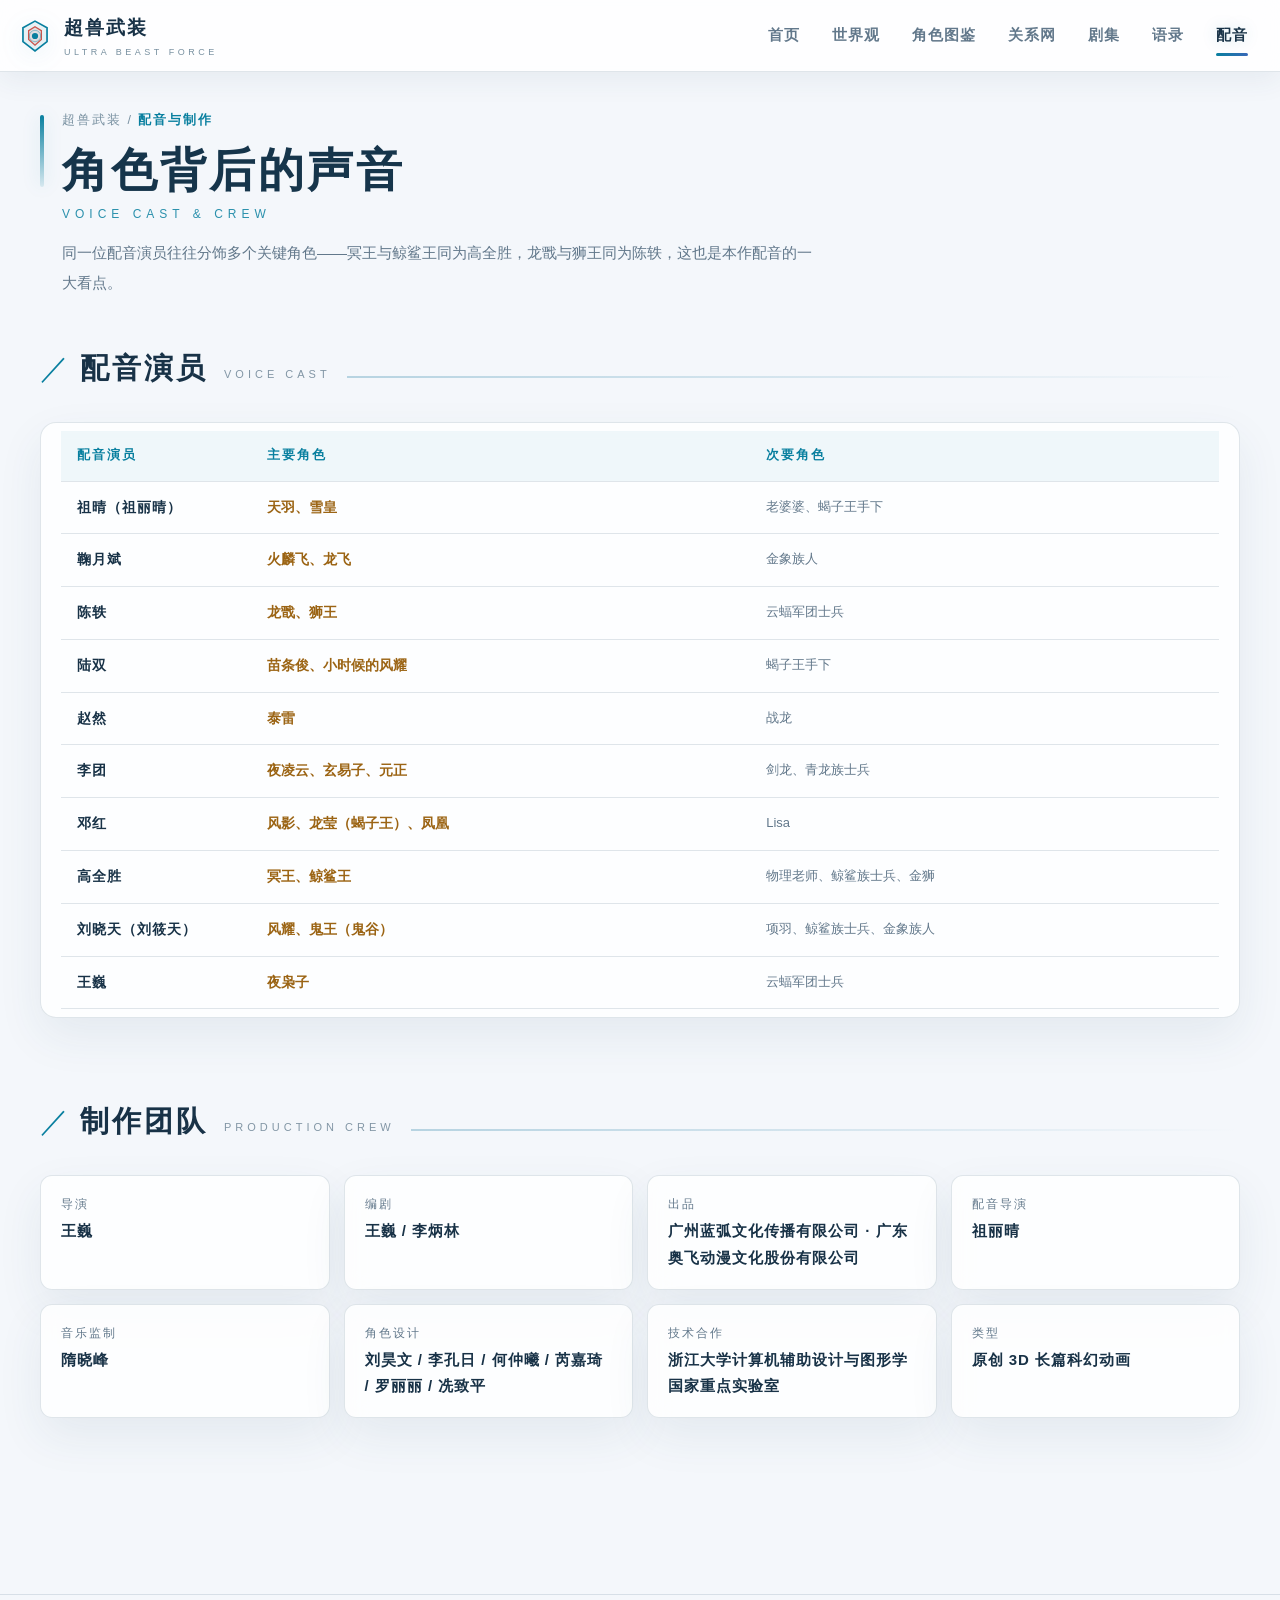
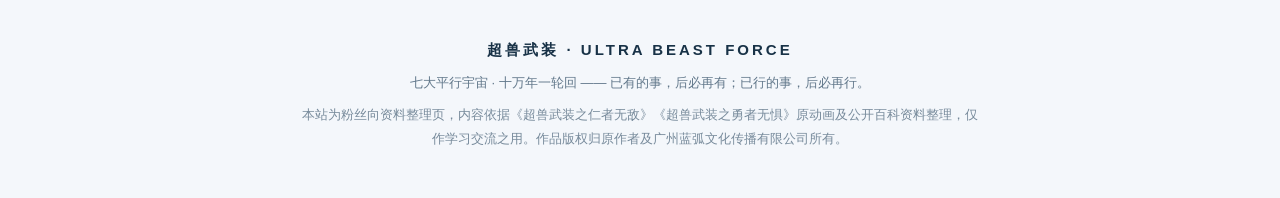
==== cast.html @ 6130203c "初始提交：超兽武装静态网站" ====
<!DOCTYPE html>
<html lang="zh-CN">
<head>
<meta charset="UTF-8">
<meta name="viewport" content="width=device-width, initial-scale=1.0">
<title>配音与制作 | 超兽武装</title>
<meta name="description" content="《超兽武装》配音演员表与制作团队：祖晴、鞠月斌、陈轶、李团、高全胜等，以及导演王巍与蓝弧文化制作阵容。">
<link rel="stylesheet" href="assets/css/style.css?v=20260815.10">
<link rel="icon" href="data:image/svg+xml,<svg xmlns='http://www.w3.org/2000/svg' viewBox='0 0 48 48'><path d='M24 3 L41 12.5 V32 L24 45 L7 32 V12.5 Z' fill='%23f4f7fb' stroke='%23087f9f' stroke-width='3'/><circle cx='24' cy='24' r='6' fill='%23087f9f'/></svg>">
</head>
<body data-page="cast">
<div class="bg-fx"></div>
<div class="bg-grid"></div>

<main class="page">
  <div class="page-head">
    <div class="crumb">超兽武装 / <b>配音与制作</b></div>
    <h1 class="page-title">角色背后的声音<span class="en">VOICE CAST & CREW</span></h1>
    <p class="page-desc">同一位配音演员往往分饰多个关键角色——冥王与鲸鲨王同为高全胜，龙戬与狮王同为陈轶，这也是本作配音的一大看点。</p>
  </div>

  <section class="sec" style="margin-top:0">
    <div class="sec-head reveal"><h2>配音演员</h2><span class="en">VOICE CAST</span><div class="line"></div></div>
    <div class="panel reveal" style="padding:8px 20px;overflow-x:auto">
      <table class="cast-table">
        <thead><tr><th style="width:190px">配音演员</th><th>主要角色</th><th>次要角色</th></tr></thead>
        <tbody id="castBody"></tbody>
      </table>
    </div>
  </section>

  <section class="sec">
    <div class="sec-head reveal"><h2>制作团队</h2><span class="en">PRODUCTION CREW</span><div class="line"></div></div>
    <div class="crew-grid" id="crewGrid"></div>
  </section>
</main>

<script src="assets/js/data.js?v=20260815.10"></script>
<script src="assets/js/baike-data.js?v=20260815.10"></script>
<script src="assets/js/main.js?v=20260815.10"></script>
</body>
</html>
---- assets/css/style.css ----
/* ============================================================
   超兽武装 Ultra Beast Force —— 浅色科幻主题
   ============================================================ */
:root{
  --bg:#f4f7fb;
  --bg2:#eaf1f7;
  --panel:rgba(255,255,255,.82);
  --panel-solid:#ffffff;
  --line:rgba(37,77,108,.14);
  --line-strong:rgba(20,117,157,.38);
  --text:#183247;
  --muted:#62788b;
  --cyan:#087f9f;
  --blue:#3868b8;
  --red:#c9544b;
  --gold:#a87418;
  --purple:#7653ad;
  --pink:#c15d8e;
  --radius:16px;
  --font:"Microsoft YaHei","PingFang SC","Hiragino Sans GB","Noto Sans SC",sans-serif;
  color-scheme:light;
}
*{margin:0;padding:0;box-sizing:border-box}
html{scroll-behavior:smooth}
body{
  background:var(--bg);
  color:var(--text);
  font-family:var(--font);
  line-height:1.75;
  overflow-x:hidden;
  -webkit-font-smoothing:antialiased;
}
::selection{background:rgba(63,216,255,.28)}
a{color:inherit;text-decoration:none}
img{max-width:100%;display:block}
button{font-family:var(--font)}

/* 滚动条 */
::-webkit-scrollbar{width:10px;height:10px}
::-webkit-scrollbar-track{background:#e9f0f5}
::-webkit-scrollbar-thumb{background:#b6c9d5;border-radius:6px;border:2px solid #e9f0f5}
::-webkit-scrollbar-thumb:hover{background:#91adbd}

/* ---------- 全局背景网格 & 星云 ---------- */
.bg-fx{position:fixed;inset:0;z-index:-2;pointer-events:none;
  background:
    radial-gradient(1000px 520px at 85% -10%, rgba(122,60,255,.14), transparent 60%),
    radial-gradient(900px 600px at -10% 25%, rgba(0,140,255,.10), transparent 60%),
    radial-gradient(700px 500px at 60% 110%, rgba(255,80,50,.08), transparent 60%),
    var(--bg);
}
.bg-grid{position:fixed;inset:0;z-index:-1;pointer-events:none;opacity:.5;
  background-image:
    linear-gradient(rgba(80,140,255,.05) 1px, transparent 1px),
    linear-gradient(90deg, rgba(80,140,255,.05) 1px, transparent 1px);
  background-size:44px 44px;
  mask-image:radial-gradient(ellipse 90% 70% at 50% 20%, #000 30%, transparent 75%);
  -webkit-mask-image:radial-gradient(ellipse 90% 70% at 50% 20%, #000 30%, transparent 75%);
}

/* ---------- 顶部导航 ---------- */
.nav{position:fixed;top:0;left:0;right:0;z-index:100;
  display:flex;align-items:center;justify-content:space-between;
  padding:0 clamp(16px,4vw,48px);height:64px;
  background:rgba(255,255,255,.84);
  backdrop-filter:blur(14px);-webkit-backdrop-filter:blur(14px);
  border-bottom:1px solid var(--line);
}
.nav-logo{display:flex;align-items:center;gap:12px;font-weight:800;font-size:19px;letter-spacing:2px}
.nav-logo .mark{width:34px;height:34px;flex:none}
.nav-logo small{display:block;font-size:9px;letter-spacing:3.5px;color:var(--muted);font-weight:400;margin-top:1px}
.nav-links{display:flex;gap:4px;list-style:none}
.nav-links a{position:relative;display:block;padding:8px 14px;font-size:14.5px;color:var(--muted);letter-spacing:1px;transition:color .25s}
.nav-links a::after{content:"";position:absolute;left:14px;right:14px;bottom:2px;height:2px;
  background:linear-gradient(90deg,var(--cyan),var(--blue));border-radius:2px;
  transform:scaleX(0);transform-origin:left;transition:transform .3s}
.nav-links a:hover,.nav-links a.active{color:var(--text)}
.nav-links a:hover::after,.nav-links a.active::after{transform:scaleX(1)}
.nav-links a.active{text-shadow:0 0 14px rgba(63,216,255,.55)}
.nav-toggle{display:none;background:none;border:1px solid var(--line-strong);border-radius:8px;
  width:40px;height:36px;cursor:pointer;color:var(--cyan);font-size:18px;line-height:1}

/* ---------- 页面通用 ---------- */
.page{max-width:1240px;margin:0 auto;padding:110px clamp(16px,4vw,40px) 60px}
.page-head{margin-bottom:38px}
.crumb{font-size:12.5px;color:var(--muted);letter-spacing:2px;margin-bottom:10px}
.crumb b{color:var(--cyan);font-weight:600}
h1.page-title{font-size:clamp(30px,4.5vw,46px);font-weight:800;letter-spacing:4px;line-height:1.25}
h1.page-title .en{display:block;font-size:12px;letter-spacing:5px;color:var(--cyan);font-weight:500;margin-top:8px;opacity:.85}
.page-desc{max-width:760px;color:var(--muted);margin-top:16px;font-size:15px}

.sec{margin-top:64px}
.sec-head{display:flex;align-items:baseline;gap:16px;margin-bottom:26px;flex-wrap:wrap}
.sec-head h2{font-size:clamp(22px,3vw,30px);font-weight:800;letter-spacing:3px}
.sec-head h2::before{content:"／";color:var(--cyan);margin-right:8px;font-weight:400}
.sec-head .en{font-size:11px;letter-spacing:4px;color:var(--muted);text-transform:uppercase}
.sec-head .line{flex:1;height:1px;min-width:60px;background:linear-gradient(90deg,var(--line-strong),transparent)}

.panel{background:var(--panel);border:1px solid var(--line);border-radius:var(--radius);
  backdrop-filter:blur(8px);-webkit-backdrop-filter:blur(8px)}
.glow-box{position:relative;background:var(--panel);border:1px solid var(--line);border-radius:var(--radius);overflow:hidden}
.glow-box::before{content:"";position:absolute;inset:0 0 auto 0;height:1px;
  background:linear-gradient(90deg,transparent,rgba(63,216,255,.6),transparent)}

/* 页脚 */
.footer{margin-top:90px;border-top:1px solid var(--line);padding:34px clamp(16px,4vw,40px) 46px;
  text-align:center;color:var(--muted);font-size:13px}
.footer .f-title{font-weight:800;letter-spacing:3px;color:var(--text);font-size:15px;margin-bottom:8px}
.footer .f-note{max-width:680px;margin:10px auto 0;line-height:1.9;font-size:12.5px;opacity:.85}

/* 通用动效 */
.reveal{opacity:0;transform:translateY(26px);transition:opacity .7s ease,transform .7s cubic-bezier(.2,.7,.2,1)}
.reveal.in{opacity:1;transform:none}
@media (prefers-reduced-motion:reduce){
  .reveal{opacity:1;transform:none;transition:none}
  *{animation-duration:.001s !important}
}

/* ---------- 首页 Hero ---------- */
.hero{position:relative;min-height:100svh;display:flex;align-items:center;overflow:hidden}
#stars{position:absolute;inset:0;z-index:0}
.hero-inner{position:relative;z-index:2;width:100%;max-width:1240px;margin:0 auto;
  padding:120px clamp(16px,4vw,40px) 80px;
  display:grid;grid-template-columns:1.15fr .85fr;gap:40px;align-items:center}
.hero-tag{display:inline-flex;align-items:center;gap:10px;font-size:12.5px;letter-spacing:3px;color:var(--cyan);
  border:1px solid rgba(63,216,255,.35);padding:6px 16px;border-radius:999px;
  background:rgba(63,216,255,.07);margin-bottom:22px}
.hero-tag i{width:6px;height:6px;border-radius:50%;background:var(--cyan);box-shadow:0 0 10px var(--cyan);animation:blink 1.6s infinite}
@keyframes blink{50%{opacity:.25}}
.hero h1{font-size:clamp(44px,7vw,84px);font-weight:900;letter-spacing:6px;line-height:1.12;
  background:linear-gradient(115deg,#fff 30%,#9fdcff 55%,#ff8a6a 85%);
  -webkit-background-clip:text;background-clip:text;color:transparent;
  filter:drop-shadow(0 0 26px rgba(63,160,255,.35))}
.hero .sub-en{margin-top:6px;font-size:clamp(12px,1.4vw,15px);letter-spacing:8px;color:var(--muted)}
.hero p.lead{margin:26px 0 34px;max-width:560px;color:#526b7c;font-size:15.5px;line-height:2}
.hero p.lead b{color:var(--cyan);font-weight:600}
.hero-cta{display:flex;gap:16px;flex-wrap:wrap}
.btn{display:inline-flex;align-items:center;gap:10px;padding:13px 30px;border-radius:10px;
  font-size:15px;letter-spacing:2px;font-weight:600;cursor:pointer;border:1px solid transparent;
  transition:transform .25s,box-shadow .25s,background .25s}
.btn:hover{transform:translateY(-2px)}
.btn-primary{background:linear-gradient(120deg,#0e5dff,#22c1f5);color:#fff;
  box-shadow:0 8px 28px rgba(20,120,255,.35)}
.btn-primary:hover{box-shadow:0 12px 36px rgba(34,193,245,.5)}
.btn-ghost{border-color:var(--line-strong);color:var(--text);background:rgba(63,140,255,.06)}
.btn-ghost:hover{background:rgba(63,216,255,.14);box-shadow:0 8px 24px rgba(63,160,255,.18)}
.hero-mecha{position:relative}
.hero-mecha .frame{position:relative;border-radius:18px;overflow:hidden;
  border:1px solid rgba(120,180,255,.25);
  background:radial-gradient(120% 100% at 50% 0%,rgba(30,60,120,.35),rgba(6,10,20,.9));
  box-shadow:0 30px 80px rgba(0,20,60,.55), inset 0 0 60px rgba(40,120,255,.08)}
.hero-mecha img{width:100%;transform:scale(1.02);animation:floaty 7s ease-in-out infinite}
@keyframes floaty{50%{transform:scale(1.02) translateY(-12px)}}
.hero-mecha .caption{position:absolute;left:14px;bottom:12px;font-size:11.5px;letter-spacing:2.5px;color:#bcd6ff;
  background:rgba(5,10,20,.65);padding:5px 12px;border-radius:6px;border:1px solid rgba(120,180,255,.2)}
.hero-scroll{position:absolute;left:50%;bottom:26px;transform:translateX(-50%);z-index:2;
  color:var(--muted);font-size:11px;letter-spacing:3px;text-align:center;animation:fadeUp 1s .6s both}
.hero-scroll::after{content:"";display:block;width:1px;height:34px;margin:8px auto 0;
  background:linear-gradient(180deg,var(--cyan),transparent);animation:drop 1.8s infinite}
@keyframes drop{0%{transform:scaleY(0);transform-origin:top}55%{transform:scaleY(1);transform-origin:top}56%{transform-origin:bottom}100%{transform:scaleY(0);transform-origin:bottom}}
@keyframes fadeUp{from{opacity:0;transform:translate(-50%,14px)}to{opacity:1;transform:translate(-50%,0)}}

/* 统计条 */
.stats{display:grid;grid-template-columns:repeat(4,1fr);gap:14px;margin-top:-54px;position:relative;z-index:3}
.stat{padding:22px 18px;text-align:center;border-radius:var(--radius);
  background:linear-gradient(180deg,rgba(16,26,46,.9),rgba(9,14,26,.9));
  border:1px solid var(--line)}
.stat b{display:block;font-size:clamp(26px,3.4vw,40px);font-weight:900;letter-spacing:1px;
  background:linear-gradient(120deg,#fff,#7fd0ff);-webkit-background-clip:text;background-clip:text;color:transparent}
.stat span{font-size:12.5px;color:var(--muted);letter-spacing:2px}

/* 简介双卡 */
.duo{display:grid;grid-template-columns:1fr 1fr;gap:20px}
.duo-card{position:relative;padding:30px 28px;border-radius:var(--radius);overflow:hidden;
  background:var(--panel);border:1px solid var(--line);transition:transform .3s,border-color .3s}
.duo-card:hover{transform:translateY(-4px);border-color:var(--line-strong)}
.duo-card .no{position:absolute;right:18px;top:8px;font-size:64px;font-weight:900;opacity:.07;letter-spacing:-2px}
.duo-card h3{font-size:21px;letter-spacing:2px;margin-bottom:4px}
.duo-card .meta{font-size:12.5px;color:var(--cyan);letter-spacing:2px;margin-bottom:14px}
.duo-card p{color:var(--muted);font-size:14px}

/* 首页角色预览条 */
.team-strip{display:grid;grid-template-columns:repeat(8,1fr);gap:12px}
.team-cell{position:relative;border-radius:12px;overflow:hidden;border:1px solid var(--line);
  background:var(--panel-solid);aspect-ratio:3/4.1;cursor:pointer;transition:transform .3s,border-color .3s,box-shadow .3s}
.team-cell img{width:100%;height:100%;object-fit:cover;object-position:top;transition:transform .5s;filter:saturate(1.05)}
.team-cell:hover{transform:translateY(-6px);border-color:var(--c,var(--cyan));box-shadow:0 14px 34px -12px var(--c,var(--cyan))}
.team-cell:hover img{transform:scale(1.07)}
.team-cell .nm{position:absolute;left:0;right:0;bottom:0;padding:20px 8px 8px;text-align:center;font-size:13px;letter-spacing:2px;font-weight:600;
  background:linear-gradient(transparent,rgba(3,6,12,.92))}
.team-cell .nm i{display:block;font-style:normal;font-size:9.5px;color:var(--muted);letter-spacing:1px;margin-top:2px;font-weight:400}

/* 语录轮播 */
.quote-stage{position:relative;padding:54px 30px;text-align:center;overflow:hidden;border-radius:var(--radius);
  background:radial-gradient(90% 130% at 50% -20%,rgba(40,90,190,.22),rgba(6,10,20,.7)),var(--panel);
  border:1px solid var(--line)}
.quote-stage .qm{position:absolute;font-size:150px;line-height:1;color:rgba(90,160,255,.12);font-family:Georgia,serif;top:-24px;left:18px}
#heroQuote{font-size:clamp(17px,2.3vw,23px);font-weight:600;letter-spacing:1.5px;max-width:820px;margin:0 auto;min-height:2.6em;
  transition:opacity .5s}
#heroQuoteBy{margin-top:18px;color:var(--cyan);font-size:13.5px;letter-spacing:2px;transition:opacity .5s}
.quote-dots{display:flex;gap:8px;justify-content:center;margin-top:26px}
.quote-dots i{width:22px;height:3px;border-radius:2px;background:#25375a;cursor:pointer;transition:background .3s}
.quote-dots i.on{background:var(--cyan);box-shadow:0 0 8px rgba(63,216,255,.7)}

/* 首页宇宙带 */
.uni-band{display:grid;grid-template-columns:repeat(7,1fr);gap:10px}
.uni-chip{position:relative;padding:16px 10px 14px;border-radius:12px;text-align:center;cursor:pointer;
  background:var(--panel);border:1px solid var(--line);transition:transform .25s,border-color .25s}
.uni-chip:hover{transform:translateY(-4px);border-color:var(--uc)}
.uni-chip b{display:block;font-size:15px;letter-spacing:1px}
.uni-chip .idx{font-size:10px;letter-spacing:2px;color:var(--uc);display:block;margin-bottom:6px;font-weight:700}
.uni-chip span{font-size:11px;color:var(--muted)}

/* 入口卡片 */
.entry-grid{display:grid;grid-template-columns:repeat(3,1fr);gap:16px}
.entry-card{position:relative;padding:26px 24px;border-radius:var(--radius);overflow:hidden;
  background:var(--panel);border:1px solid var(--line);transition:transform .3s,border-color .3s}
.entry-card:hover{transform:translateY(-5px);border-color:var(--line-strong)}
.entry-card .ic{font-size:26px;margin-bottom:12px}
.entry-card h3{font-size:18px;letter-spacing:2px;margin-bottom:6px}
.entry-card p{color:var(--muted);font-size:13px}
.entry-card .go{position:absolute;right:20px;top:24px;color:var(--cyan);opacity:0;transform:translateX(-6px);transition:.3s}
.entry-card:hover .go{opacity:1;transform:none}

/* ---------- 世界观页 ---------- */
.uni-grid{display:grid;grid-template-columns:repeat(auto-fill,minmax(300px,1fr));gap:16px}
.uni-card{position:relative;padding:24px 22px;border-radius:var(--radius);overflow:hidden;
  background:var(--panel);border:1px solid var(--line);transition:transform .3s,border-color .3s}
.uni-card:hover{transform:translateY(-4px);border-color:var(--uc)}
.uni-card::before{content:"";position:absolute;left:0;top:0;bottom:0;width:3px;background:var(--uc)}
.uni-card .u-no{font-size:11px;letter-spacing:3px;color:var(--uc);font-weight:700}
.uni-card h3{font-size:19px;letter-spacing:2px;margin:6px 0 10px}
.uni-card .u-row{font-size:13px;color:var(--muted);margin-top:6px}
.uni-card .u-row b{color:var(--text);font-weight:600}
.concept-grid{display:grid;grid-template-columns:repeat(auto-fit,minmax(320px,1fr));gap:18px}
.concept-card{padding:28px 26px;border-radius:var(--radius);background:var(--panel);border:1px solid var(--line)}
.concept-card h3{font-size:18px;letter-spacing:2px;margin-bottom:12px;display:flex;align-items:center;gap:10px}
.concept-card h3 .dot{width:8px;height:8px;border-radius:50%;background:var(--cyan);box-shadow:0 0 10px var(--cyan)}
.concept-card p,.concept-card li{color:var(--muted);font-size:13.5px}
.concept-card ul{padding-left:18px;margin-top:8px}
.concept-card li{margin-bottom:6px}
.concept-card blockquote{margin-top:14px;padding:12px 16px;border-left:3px solid var(--cyan);
  background:rgba(63,216,255,.06);border-radius:0 8px 8px 0;font-size:13px;color:#bcd2ee}

/* 合体表 */
.combo-table{width:100%;border-collapse:collapse;font-size:14px}
.combo-table th,.combo-table td{padding:13px 14px;text-align:left;border-bottom:1px solid var(--line)}
.combo-table th{color:var(--cyan);font-weight:600;letter-spacing:2px;font-size:12.5px;background:rgba(63,140,255,.05)}
.combo-table tr:hover td{background:rgba(63,140,255,.05)}
.combo-table td:first-child{font-weight:700;letter-spacing:1px;white-space:nowrap}
.combo-img{margin-top:22px;border-radius:var(--radius);overflow:hidden;border:1px solid var(--line)}
.combo-img figcaption{padding:12px 16px;font-size:12.5px;color:var(--muted);background:rgba(8,12,22,.8);letter-spacing:1px}

/* ---------- 角色页 ---------- */
.filter-bar{display:flex;gap:10px;flex-wrap:wrap;margin-bottom:28px}
.chip{padding:8px 20px;border-radius:999px;border:1px solid var(--line);font-size:13.5px;letter-spacing:2px;
  color:var(--muted);background:transparent;cursor:pointer;transition:.25s}
.chip:hover{color:var(--text);border-color:var(--line-strong)}
.chip.on{color:#ffffff;background:linear-gradient(120deg,var(--cyan),#7fe7ff);border-color:transparent;font-weight:700;
  box-shadow:0 6px 18px rgba(63,216,255,.35)}
.char-grid{display:grid;grid-template-columns:repeat(auto-fill,minmax(250px,1fr));gap:18px}
.char-card{position:relative;border-radius:var(--radius);overflow:hidden;cursor:pointer;
  background:var(--panel-solid);border:1px solid var(--line);transition:transform .3s,border-color .3s,box-shadow .3s}
.char-card:hover{transform:translateY(-6px);border-color:var(--c);box-shadow:0 18px 40px -14px var(--c)}
.char-card .ph{position:relative;aspect-ratio:1/1.02;overflow:hidden;
  background:radial-gradient(120% 90% at 50% 0%,rgba(40,80,160,.25),rgba(6,9,17,.6))}
.char-card .ph img{width:100%;height:100%;object-fit:cover;object-position:top;transition:transform .5s}
.char-card:hover .ph img{transform:scale(1.06)}
.char-card .ph .mono{position:absolute;inset:0;display:flex;align-items:center;justify-content:center;
  font-size:88px;font-weight:900;color:var(--c);opacity:.9;text-shadow:0 0 44px var(--c);
  font-family:"Microsoft YaHei",sans-serif}
.char-card .badge{position:absolute;top:10px;left:10px;font-size:10.5px;letter-spacing:1.5px;
  padding:4px 10px;border-radius:6px;background:rgba(255,255,255,.90);border:1px solid var(--c);color:var(--c)}
.char-card .source-badge{position:absolute;right:10px;top:10px;padding:4px 8px;border-radius:6px;
  background:rgba(255,255,255,.92);border:1px solid rgba(255,194,75,.72);color:#956817;font-size:10px;
  letter-spacing:1px;backdrop-filter:blur(4px)}
.char-card .info{padding:14px 16px 16px;border-top:1px solid var(--line)}
.char-card .info h3{font-size:18px;letter-spacing:2px}
.char-card .info .t{font-size:11.5px;color:var(--c);letter-spacing:1.5px;margin-top:2px}
.char-card .info .s{margin-top:8px;font-size:12px;color:var(--muted);display:-webkit-box;-webkit-line-clamp:2;-webkit-box-orient:vertical;overflow:hidden}
.faction-title{margin:46px 0 20px;display:flex;align-items:center;gap:14px}
.faction-title h2{font-size:23px;letter-spacing:3px}
.faction-title .line{flex:1;height:1px;background:linear-gradient(90deg,var(--fc,var(--cyan)),transparent)}
.faction-title .fc-en{font-size:11px;letter-spacing:3px;color:var(--muted)}

/* 角色弹窗 */
.modal-mask{position:fixed;inset:0;z-index:200;background:rgba(25,58,73,.28);backdrop-filter:blur(8px);
  display:none;align-items:center;justify-content:center;padding:20px}
.modal-mask.show{display:flex;animation:maskIn .25s}
@keyframes maskIn{from{opacity:0}}
.modal{width:min(1020px,100%);height:min(88vh,900px);max-height:88vh;overflow:hidden;border-radius:18px;position:relative;
  display:flex;flex-direction:column;background:linear-gradient(160deg,#ffffff,#f2f7fa);border:1px solid var(--line-strong);
  box-shadow:0 35px 90px rgba(37,72,91,.26);animation:popIn .35s cubic-bezier(.2,.9,.3,1.2)}
@keyframes popIn{from{opacity:0;transform:translateY(26px) scale(.97)}}
.modal-close{position:absolute;top:14px;right:14px;z-index:5;width:38px;height:38px;border-radius:50%;
  border:1px solid var(--line-strong);background:rgba(255,255,255,.92);color:var(--text);font-size:17px;cursor:pointer}
.modal-close:hover{color:var(--cyan);border-color:var(--cyan)}
.modal-body{display:grid;grid-template-columns:340px minmax(0,1fr);gap:0;flex:1;min-height:0;overflow:hidden;padding:0 30px 30px;margin-top:0}
.modal-visual{position:relative;align-self:stretch;min-height:0;overflow:hidden}
.modal-visual .imgwrap{position:static;top:auto;border-radius:14px;overflow:hidden;border:1px solid var(--line);
  background:radial-gradient(120% 90% at 50% 0%,rgba(50,100,200,.18),rgba(5,8,15,.7))}
.modal-visual img{width:100%;height:340px;object-fit:contain;padding:10px}
.modal-visual .thumbs{display:flex;gap:8px;margin-top:10px}
.modal-visual .thumbs img{width:64px;height:52px;object-fit:cover;border-radius:8px;border:1px solid var(--line);
  cursor:pointer;opacity:.6;padding:0;transition:.25s}
.modal-visual .thumbs img.on,.modal-visual .thumbs img:hover{opacity:1;border-color:var(--cyan)}
.modal-info{padding:34px 8px 12px 30px;min-width:0;min-height:0;overflow-y:auto;scrollbar-gutter:stable}
.modal-info h2{font-size:30px;letter-spacing:3px}
.modal-info .alias{color:var(--muted);font-size:12.5px;letter-spacing:1px;margin-top:4px}
.modal-info .title-line{color:var(--c,var(--cyan));font-size:13.5px;letter-spacing:2px;margin-top:6px}
.tag-row{display:flex;gap:8px;flex-wrap:wrap;margin-top:14px}
.tag{font-size:11.5px;padding:4px 12px;border-radius:6px;border:1px solid var(--line-strong);color:#41657a;letter-spacing:1px}
.stat-grid{display:grid;grid-template-columns:repeat(2,1fr);gap:10px;margin-top:18px}
.stat-item{padding:10px 14px;border-radius:10px;background:rgba(63,140,255,.05);border:1px solid var(--line)}
.stat-item .k{font-size:11px;color:var(--muted);letter-spacing:2px}
.stat-item .v{font-size:14px;font-weight:600;margin-top:2px;letter-spacing:.5px}
.modal-sec{margin-top:22px}
.modal-sec h4{font-size:14px;letter-spacing:3px;color:var(--cyan);margin-bottom:10px}
.modal-sec h4::before{content:"▍";margin-right:6px}
.modal-sec p{font-size:13.5px;color:#526b7c}
.baike-sec{padding:16px 16px 14px;border:1px solid rgba(255,194,75,.26);border-radius:12px;background:rgba(255,194,75,.035)}
.baike-sec h4{color:#956817}
.baike-facts{display:grid;grid-template-columns:repeat(2,minmax(0,1fr));gap:8px;margin-top:12px}
.baike-fact{padding:9px 10px;border-radius:8px;background:rgba(255,255,255,.025);border:1px solid var(--line);min-width:0}
.baike-fact span{display:block;color:var(--muted);font-size:10px;letter-spacing:1px;margin-bottom:3px}
.baike-fact b{display:block;color:#294a5f;font-size:12px;line-height:1.55;font-weight:500;word-break:break-word}
.baike-actions{display:flex;align-items:center;gap:12px;flex-wrap:wrap;margin-top:14px;font-size:11px;color:var(--muted)}

.tag-source{color:#956817;border-color:rgba(255,194,75,.55)}
.m-quote{position:relative;margin-top:10px;padding:12px 16px 12px 40px;border-radius:10px;font-size:13.5px;color:#36576d;
  background:rgba(63,160,255,.06);border:1px solid var(--line)}
.m-quote::before{content:"“";position:absolute;left:12px;top:2px;font-size:30px;color:var(--c,var(--cyan));font-family:Georgia,serif}

/* ---------- 关系网页 ---------- */
.rel-wrap{display:grid;grid-template-columns:1fr 320px;gap:18px;align-items:start}
/* 关系网需要更大的阅读画布：桌面端让网络独占一行，详情放在图例下方，避免节点被压缩。 */
body[data-page="relations"] .page{max-width:1480px;padding-left:28px;padding-right:28px}
body[data-page="relations"] .rel-wrap{grid-template-columns:minmax(0,1fr);gap:20px}
body[data-page="relations"] .rel-side{position:static;min-height:220px}
.rel-canvas-box{position:relative;border-radius:var(--radius);border:1px solid var(--line);overflow:hidden;
  background:radial-gradient(80% 90% at 50% 10%,rgba(30,70,150,.16),rgba(4,7,13,.9))}
#relSvg{display:block;width:100%;height:auto}
.rel-node{cursor:pointer}
.rel-node circle{transition:.25s}
.rel-node text{pointer-events:none;font-family:var(--font)}
.rel-edge{transition:opacity .25s}
.rel-legend{display:flex;flex-wrap:wrap;gap:8px 16px;padding:14px 18px;border-top:1px solid var(--line);
  background:rgba(6,10,18,.85);font-size:12px;color:var(--muted)}
.rel-legend i{display:inline-block;width:20px;height:0;border-top:3px solid var(--lc);margin-right:7px;vertical-align:middle;border-radius:2px}
.rel-legend i.dash{border-top-style:dashed}
.rel-side{position:sticky;top:84px;padding:22px;border-radius:var(--radius);background:var(--panel);border:1px solid var(--line);min-height:300px}
.rel-side h3{font-size:20px;letter-spacing:2px}
.rel-side .r-title{color:var(--cyan);font-size:12.5px;letter-spacing:2px;margin-top:4px}
.rel-side .r-desc{margin-top:12px;font-size:13px;color:var(--muted)}
.rel-side ul{list-style:none;margin-top:14px}
.rel-side ul li{padding:8px 0;border-bottom:1px dashed var(--line);font-size:13px}
.rel-side ul li b{color:var(--cyan);font-weight:600}
.rel-side ul li .rt{font-size:11px;color:#ffffff;background:var(--cyan);border-radius:4px;padding:1px 7px;margin-right:8px;font-weight:700}
.rel-hint{font-size:12px;color:var(--muted);margin-bottom:14px;letter-spacing:1px}
.rel-hint b{color:var(--cyan)}
.cause-grid{display:grid;grid-template-columns:repeat(auto-fill,minmax(330px,1fr));gap:16px}
.cause-card{padding:22px;border-radius:var(--radius);background:var(--panel);border:1px solid var(--line);position:relative;overflow:hidden}
.cause-card::before{content:"";position:absolute;left:0;top:0;bottom:0;width:3px;background:linear-gradient(180deg,var(--red),transparent)}
.cause-card h3{font-size:16.5px;letter-spacing:2px;margin-bottom:10px}
.cause-card h3 span{font-size:11px;color:var(--red);border:1px solid rgba(255,90,60,.4);border-radius:5px;padding:2px 8px;margin-left:10px;letter-spacing:1px}
.cause-card .flow{font-size:13px;color:var(--muted)}
.cause-card .flow b{color:#ffb3a3;font-weight:600}
.cause-card .impact{margin-top:10px;font-size:12.5px;color:#9fdcff;border-top:1px dashed var(--line);padding-top:10px}

/* ---------- 剧集页 ---------- */
.season-tabs{display:flex;gap:12px;margin-bottom:26px;flex-wrap:wrap}
.season-tab{padding:12px 26px;border-radius:12px;border:1px solid var(--line);background:var(--panel);color:var(--text);cursor:pointer;transition:.25s}
.season-tab b{display:block;font-size:16px;letter-spacing:2px}
.season-tab span{font-size:11px;color:var(--muted);letter-spacing:1px}
.season-tab.on{border-color:var(--cyan);background:rgba(63,216,255,.1);box-shadow:0 8px 24px rgba(63,180,255,.15)}
.season-tab.on b{color:var(--cyan)}
.ep-tools{display:flex;gap:12px;margin-bottom:20px;flex-wrap:wrap;align-items:center}
.ep-search{flex:1;min-width:220px;display:flex;align-items:center;gap:10px;padding:11px 18px;border-radius:10px;
  background:var(--panel);border:1px solid var(--line)}
.ep-search input{flex:1;background:none;border:none;outline:none;color:var(--text);font-size:14px;font-family:var(--font)}
.ep-search input::placeholder{color:var(--muted)}
.ep-count{font-size:12.5px;color:var(--muted);letter-spacing:1px}
.ep-grid{display:grid;grid-template-columns:repeat(auto-fill,minmax(340px,1fr));gap:14px}
.ep-card{display:flex;gap:16px;padding:18px;border-radius:12px;background:var(--panel);border:1px solid var(--line);transition:.25s}
.ep-card:hover{border-color:var(--line-strong);transform:translateY(-3px)}
.ep-card .no{flex:none;width:52px;height:52px;border-radius:10px;display:flex;align-items:center;justify-content:center;
  font-size:19px;font-weight:900;color:var(--cyan);
  background:rgba(63,180,255,.08);border:1px solid rgba(63,180,255,.25)}
.ep-card h3{font-size:16px;letter-spacing:2px}
.ep-card .who{font-size:11.5px;color:var(--cyan);margin:3px 0 6px;letter-spacing:.5px}
.ep-card p{font-size:12.5px;color:var(--muted);line-height:1.7}
.ep-empty{padding:50px;text-align:center;color:var(--muted);grid-column:1/-1}

/* ---------- 语录页 ---------- */
.quote-filter{display:flex;gap:8px;flex-wrap:wrap;margin-bottom:26px}
.quote-wall{columns:3;column-gap:16px}
.q-card{break-inside:avoid;margin-bottom:16px;padding:24px 22px;border-radius:var(--radius);position:relative;
  background:var(--panel);border:1px solid var(--line);transition:.25s}
.q-card:hover{border-color:var(--qc,var(--cyan));transform:translateY(-3px)}
.q-card::before{content:"“";position:absolute;top:2px;left:12px;font-size:52px;font-family:Georgia,serif;color:var(--qc,var(--cyan));opacity:.35}
.q-card p{font-size:14.5px;line-height:1.9;padding-left:26px}
.q-card .who{margin-top:14px;padding-top:12px;border-top:1px dashed var(--line);font-size:12.5px;letter-spacing:2px;color:var(--qc,var(--cyan))}
.q-card .who span{color:var(--muted);margin-left:8px;letter-spacing:1px}

/* ---------- 配音页 ---------- */
.cast-table{width:100%;border-collapse:collapse;font-size:14px}
.cast-table th,.cast-table td{padding:14px 16px;text-align:left;border-bottom:1px solid var(--line);vertical-align:top}
.cast-table th{color:var(--cyan);font-size:12.5px;letter-spacing:2px;font-weight:600;background:rgba(63,140,255,.05)}
.cast-table tr:hover td{background:rgba(63,140,255,.04)}
.cast-table .va{font-weight:700;letter-spacing:1px;white-space:nowrap}
.cast-table .main-r{color:#ffd9a3}
.cast-table .minor-r{color:var(--muted);font-size:13px}
.crew-grid{display:grid;grid-template-columns:repeat(auto-fill,minmax(280px,1fr));gap:14px}
.crew-item{padding:18px 20px;border-radius:12px;background:var(--panel);border:1px solid var(--line)}
.crew-item .k{font-size:11.5px;color:var(--muted);letter-spacing:2px;margin-bottom:4px}
.crew-item .v{font-size:15px;font-weight:600;letter-spacing:1px}

/* ============================================================
   浅色主题升级 · 晨曦蓝 / 暖砂金
   ============================================================ */
html{background:var(--bg)}
body{background:var(--bg);color:var(--text)}
::selection{background:rgba(8,127,159,.18);color:var(--text)}
::-webkit-scrollbar-track{background:#e9f0f5}
::-webkit-scrollbar-thumb{background:#b6c9d5;border-color:#e9f0f5}
::-webkit-scrollbar-thumb:hover{background:#91adbd}
.bg-fx{background:
  radial-gradient(900px 520px at 92% -8%,rgba(86,157,209,.20),transparent 62%),
  radial-gradient(820px 560px at -12% 20%,rgba(242,190,116,.16),transparent 62%),
  radial-gradient(700px 500px at 64% 112%,rgba(191,120,167,.10),transparent 60%),
  var(--bg)}
.bg-grid{opacity:.42;background-image:
  linear-gradient(rgba(45,105,137,.07) 1px,transparent 1px),
  linear-gradient(90deg,rgba(45,105,137,.07) 1px,transparent 1px)}
.nav{height:72px;background:rgba(255,255,255,.84);border-bottom-color:var(--line);
  box-shadow:0 8px 28px rgba(41,75,97,.07)}
.nav-logo small{color:#7890a0}
.nav-links a:hover,.nav-links a.active{color:var(--text)}
.nav-links a.active{text-shadow:0 0 16px rgba(8,127,159,.18)}
.nav-toggle{background:rgba(255,255,255,.72);color:var(--cyan)}
.page{max-width:1320px}
.page-head{position:relative;padding-left:22px}
.page-head::before{content:"";position:absolute;left:0;top:5px;width:4px;height:72px;border-radius:4px;background:linear-gradient(180deg,var(--cyan),rgba(8,127,159,.12))}
.crumb{color:#7890a0}
.crumb b{color:var(--cyan)}
h1.page-title{color:#16354b;letter-spacing:3px}
h1.page-title .en{color:var(--cyan)}
.page-desc{color:var(--muted)}
.sec-head h2{color:#183247}
.sec-head h2::before{color:var(--cyan)}
.sec-head .en{color:#8296a5}
.sec-head .line{background:linear-gradient(90deg,var(--line-strong),transparent)}
.panel,.glow-box{background:var(--panel);border-color:var(--line);box-shadow:0 18px 42px rgba(49,83,102,.07)}
.glow-box::before{background:linear-gradient(90deg,transparent,rgba(8,127,159,.45),transparent)}
.footer{border-top-color:var(--line);color:var(--muted)}
.footer .f-title{color:var(--text)}
.hero{background:linear-gradient(180deg,rgba(255,255,255,.18),transparent 55%)}
.hero h1{background:linear-gradient(115deg,#173d55 20%,#0a7899 56%,#b85c48 90%);
  -webkit-background-clip:text;background-clip:text;color:transparent;filter:drop-shadow(0 10px 20px rgba(58,106,135,.12))}
.hero .sub-en{color:#7890a0}
.hero p.lead{color:#4d6577}
.hero p.lead b{color:var(--cyan)}
.hero-tag{color:var(--cyan);border-color:rgba(8,127,159,.28);background:rgba(8,127,159,.06)}
.hero-tag i{background:var(--cyan);box-shadow:0 0 10px rgba(8,127,159,.38)}
.btn-primary{background:linear-gradient(120deg,#0d7595,#4d74bd);box-shadow:0 10px 28px rgba(30,99,139,.22)}
.btn-primary:hover{box-shadow:0 14px 36px rgba(30,99,139,.30)}
.btn-ghost{border-color:var(--line-strong);color:var(--text);background:rgba(255,255,255,.58)}
.btn-ghost:hover{background:rgba(8,127,159,.08);box-shadow:0 10px 26px rgba(49,108,137,.12)}
.hero-mecha .frame{border-color:rgba(43,112,145,.22);background:radial-gradient(120% 100% at 50% 0%,rgba(142,204,229,.34),rgba(232,240,245,.86));box-shadow:0 30px 70px rgba(61,101,122,.18),inset 0 0 60px rgba(255,255,255,.45)}
.hero-mecha .caption{color:#456375;background:rgba(255,255,255,.76);border-color:rgba(43,112,145,.18)}
.stat{background:linear-gradient(180deg,rgba(255,255,255,.96),rgba(236,244,248,.88));border-color:var(--line);box-shadow:0 14px 34px rgba(53,88,108,.09)}
.stat b{background:linear-gradient(120deg,#1a5067,#177f9b);-webkit-background-clip:text;background-clip:text;color:transparent}
.stat span{color:var(--muted)}
.duo-card,.entry-card,.uni-card,.concept-card,.q-card,.ep-card,.crew-item,.cause-card{background:var(--panel);border-color:var(--line);box-shadow:0 12px 30px rgba(49,83,102,.06)}
.duo-card:hover,.entry-card:hover,.uni-card:hover,.q-card:hover,.ep-card:hover{border-color:var(--line-strong);box-shadow:0 18px 38px rgba(49,83,102,.11)}
.duo-card .meta,.entry-card .go,.ep-card .who{color:var(--cyan)}
.duo-card p,.entry-card p,.uni-card .u-row,.concept-card p,.concept-card li,.q-card .who span,.ep-card p,.crew-item .k{color:var(--muted)}
.team-cell{background:#e7eef3;border-color:var(--line);box-shadow:0 8px 22px rgba(49,83,102,.07)}
.team-cell .nm{background:linear-gradient(transparent,rgba(16,45,62,.88))}
.quote-stage{background:radial-gradient(90% 130% at 50% -20%,rgba(145,203,224,.30),rgba(255,255,255,.80)),var(--panel);border-color:var(--line);box-shadow:0 16px 36px rgba(49,83,102,.08)}
.quote-stage .qm{color:rgba(8,127,159,.12)}
#heroQuoteBy{color:var(--cyan)}
.quote-dots i{background:#bfd0da}
.uni-chip{background:var(--panel);border-color:var(--line);box-shadow:0 8px 20px rgba(49,83,102,.04)}
.entry-card .ic{filter:saturate(.82)}
.concept-card blockquote{background:rgba(8,127,159,.06);color:#527083}
.combo-table th{color:var(--cyan);background:rgba(8,127,159,.055)}
.combo-table tr:hover td,.cast-table tr:hover td{background:rgba(8,127,159,.045)}
.combo-img{border-color:var(--line);box-shadow:0 16px 34px rgba(49,83,102,.09)}
.combo-img figcaption{color:var(--muted);background:rgba(255,255,255,.88)}
.chip{color:var(--muted);background:rgba(255,255,255,.56);border-color:var(--line)}
.chip:hover{color:var(--text);border-color:var(--line-strong)}
.chip.on{color:#fff;background:linear-gradient(120deg,#0c7898,#4b75bd);box-shadow:0 8px 20px rgba(37,111,146,.20)}
.char-card{background:#fff;border-color:var(--line);box-shadow:0 12px 28px rgba(49,83,102,.08)}
.char-card:hover{box-shadow:0 18px 42px rgba(50,105,132,.18)}
.char-card .ph{background:radial-gradient(120% 90% at 50% 0%,rgba(145,204,225,.34),rgba(231,239,244,.78))}
.char-card .badge,.char-card .source-badge{background:rgba(255,255,255,.90);backdrop-filter:blur(8px)}
.char-card .source-badge{color:#9c6d18;border-color:rgba(168,116,24,.55)}
.char-card .info{border-top-color:var(--line)}
.modal-mask{background:rgba(36,63,78,.34)}
.modal{background:linear-gradient(160deg,#ffffff,#f2f7fa);border-color:var(--line-strong);box-shadow:0 35px 90px rgba(37,72,91,.26)}
.modal-close{background:rgba(255,255,255,.92);border-color:var(--line-strong);color:var(--text)}
.modal-close:hover{color:var(--cyan);border-color:var(--cyan)}
.modal-visual .imgwrap{background:radial-gradient(120% 90% at 50% 0%,rgba(145,204,225,.28),rgba(236,244,247,.84));border-color:var(--line)}
.tag{color:#41657a;border-color:var(--line-strong)}
.stat-item{background:rgba(8,127,159,.045);border-color:var(--line)}
.modal-sec p{color:#526b7c}
.baike-sec{border-color:rgba(168,116,24,.30);background:rgba(234,189,99,.09)}
.baike-sec h4{color:#956817}
.baike-fact{background:rgba(255,255,255,.66);border-color:var(--line)}
.baike-fact b{color:#294a5f}
.tag-source{color:#996c18;border-color:rgba(168,116,24,.45)}
.m-quote{color:#36576d;background:rgba(8,127,159,.055);border-color:var(--line)}
.rel-canvas-box{background:radial-gradient(80% 90% at 50% 10%,rgba(143,201,222,.25),rgba(250,252,253,.96));border-color:var(--line);box-shadow:0 18px 40px rgba(49,83,102,.09)}
.rel-legend{background:rgba(255,255,255,.90);border-top-color:var(--line);color:var(--muted)}
.rel-side{background:rgba(255,255,255,.84);border-color:var(--line);box-shadow:0 16px 34px rgba(49,83,102,.08)}
.rel-side .r-title{color:var(--cyan)}
.rel-side .r-desc{color:var(--muted)}
.rel-side ul li{border-bottom-color:var(--line)}
.rel-side ul li b{color:var(--cyan)}
.cause-card::before{background:linear-gradient(180deg,var(--red),transparent)}
.cause-card .flow{color:var(--muted)}
.cause-card .impact{color:#4c7690;border-top-color:var(--line)}
.season-tab{background:var(--panel);border-color:var(--line);color:var(--text);box-shadow:0 8px 22px rgba(49,83,102,.05)}
.season-tab.on{border-color:var(--cyan);background:rgba(8,127,159,.08);box-shadow:0 10px 24px rgba(37,111,146,.13)}
.season-tab.on b{color:var(--cyan)}
.ep-search{background:rgba(255,255,255,.82);border-color:var(--line)}
.ep-search input{color:var(--text)}
.cast-table th{color:var(--cyan);background:rgba(8,127,159,.055)}
.cast-table .minor-r{color:var(--muted)}

/* ---------- 响应式 ---------- */
@media (max-width:1080px){
  .hero-inner{grid-template-columns:1fr;padding-top:110px}
  .hero-mecha{max-width:520px;margin:0 auto}
  .team-strip{grid-template-columns:repeat(4,1fr)}
  .uni-band{grid-template-columns:repeat(4,1fr)}
  .quote-wall{columns:2}
  .rel-wrap{grid-template-columns:1fr}
  .rel-side{position:static}
  .modal{height:auto;max-height:88vh;overflow-y:auto;display:block}
  .modal-body{display:block;overflow:visible;padding:0 30px 30px}
  .modal-visual{overflow:visible}
  .modal-info{padding:20px 0 0;overflow:visible}
  .baike-facts{grid-template-columns:1fr}
}
@media (max-width:720px){
  .nav-links{position:fixed;top:72px;right:0;left:0;flex-direction:column;padding:12px;
    background:rgba(255,255,255,.97);border-bottom:1px solid var(--line);display:none;
    box-shadow:0 14px 26px rgba(49,83,102,.12)}
  .nav-links.open{display:flex}
  .nav-toggle{display:block}
  .stats{grid-template-columns:repeat(2,1fr);margin-top:-30px}
  .duo{grid-template-columns:1fr}
  .entry-grid{grid-template-columns:1fr}
  .team-strip{grid-template-columns:repeat(4,1fr);gap:8px}
  .uni-band{grid-template-columns:repeat(2,1fr)}
  .quote-wall{columns:1}
  .stat-grid{grid-template-columns:1fr}
  .ep-grid{grid-template-columns:1fr}
  .page{padding-top:92px}
}


/* ============================================================
   大师级视觉收尾 · 纸张感、秩序感与可读性
   ============================================================ */
:root{
  --paper:#f8fbfd;
  --ink:#183247;
  --ink-soft:#4e687b;
  --accent-soft:rgba(8,127,159,.09);
  --shadow-soft:0 18px 46px rgba(37,77,108,.08);
}
html{background:var(--paper);scrollbar-color:#b6c9d5 #e9f0f5}
body{min-height:100vh;background:var(--bg);color:var(--ink)}
button,a,input{ -webkit-tap-highlight-color:transparent }
:focus-visible{outline:3px solid rgba(8,127,159,.34);outline-offset:3px}

.nav{padding-inline:max(18px,calc((100vw - 1440px)/2));}
.nav-logo{color:var(--ink);white-space:nowrap}
.nav-logo .mark{filter:drop-shadow(0 5px 12px rgba(8,127,159,.15))}
.nav-links a{font-weight:600}
.nav-links a::after{height:3px;bottom:0}

.page{padding-bottom:86px}
.page-head{margin-bottom:46px}
.page-head::before{box-shadow:0 0 18px rgba(8,127,159,.18)}
h1.page-title{max-width:1000px;text-wrap:balance}
.page-desc{line-height:1.95}
.sec{margin-top:78px}
.sec-head{margin-bottom:28px}
.sec-head h2{font-size:clamp(21px,2.4vw,29px)}
.sec-head .line{height:2px;opacity:.72}

.panel,.duo-card,.entry-card,.uni-card,.concept-card,.q-card,.ep-card,.crew-item,.cause-card,.season-tab,.ep-search,.rel-side,.stat,.char-card{
  box-shadow:var(--shadow-soft);
}
.duo-card,.entry-card,.uni-card,.concept-card,.q-card,.ep-card,.crew-item,.cause-card,.season-tab,.ep-search,.rel-side,.stat,.char-card{
  backdrop-filter:blur(10px);-webkit-backdrop-filter:blur(10px);
}
.duo-card,.entry-card,.uni-card,.concept-card,.q-card,.ep-card,.crew-item,.cause-card{transition:transform .3s ease,border-color .3s ease,box-shadow .3s ease,background .3s ease}
.duo-card:hover,.entry-card:hover,.uni-card:hover,.concept-card:hover,.q-card:hover,.ep-card:hover,.crew-item:hover,.cause-card:hover{background:rgba(255,255,255,.94)}

.hero{min-height:clamp(680px,100svh,940px)}
.hero-inner{max-width:1440px;gap:clamp(34px,6vw,96px)}
.hero h1{letter-spacing:clamp(3px,.7vw,8px);text-wrap:balance}
.hero p.lead{font-size:clamp(15px,1.3vw,17px);line-height:2.05}
.hero-cta{gap:12px}
.btn{min-height:48px;box-shadow:0 8px 18px rgba(37,77,108,.08)}
.btn-primary{border:0}
.btn-ghost{box-shadow:none}
.hero-mecha .frame{box-shadow:0 30px 70px rgba(61,101,122,.18),inset 0 0 60px rgba(255,255,255,.45)}
.hero-mecha .frame::after{content:"";position:absolute;inset:12px;border:1px solid rgba(255,255,255,.42);border-radius:12px;pointer-events:none}
.stats{gap:16px;margin-top:-42px}
.stat{padding:24px 18px}
.stat b{font-variant-numeric:tabular-nums}

.team-strip{gap:14px}
.team-cell{box-shadow:0 10px 24px rgba(49,83,102,.08)}
.team-cell .nm{background:linear-gradient(transparent,rgba(17,43,57,.88))}
.uni-band{gap:12px}
.uni-chip{min-height:104px;display:flex;flex-direction:column;justify-content:center;box-shadow:0 10px 24px rgba(49,83,102,.06)}
.entry-grid{gap:18px}
.entry-card{min-height:168px}
.entry-card .ic{filter:saturate(.82)}
.quote-stage{padding-block:64px}
.quote-dots i{background:#c7d6df}
.quote-dots i.on{box-shadow:0 0 10px rgba(8,127,159,.28)}

/* 角色页：统一封面比例，减少照片尺寸差异造成的视觉跳动。 */
.char-grid{grid-template-columns:repeat(auto-fill,minmax(238px,1fr));gap:20px}
.char-card .ph{background:linear-gradient(145deg,#eef5f8,#dfeaf0)}
.char-card .ph img{object-position:50% 12%}
.char-card .info{min-height:132px}
.char-card .info .s{line-height:1.7}
.source-badge{font-weight:700}

/* 关系网：桌面放大阅读，移动端允许横向阅读而不是把节点压成小点。 */
body[data-page="relations"] .page{max-width:1520px}
body[data-page="relations"] .rel-canvas-box{box-shadow:0 22px 50px rgba(49,83,102,.10)}
body[data-page="relations"] #relSvg{height:clamp(660px,55vw,900px);min-height:660px}
.rel-legend{gap:10px 22px;line-height:1.7}
.rel-legend span{white-space:nowrap}
.rel-side{min-height:240px}
.rel-side h3{font-size:22px}
.rel-side .r-desc{line-height:1.85}
.rel-side ul li{line-height:1.7}

/* 弹窗：左侧视觉列固定，只有右侧资料列拥有滚动上下文。 */
.modal{width:min(1080px,100%);height:min(90vh,920px)}
.modal-body{grid-template-columns:minmax(320px,.72fr) minmax(0,1.28fr);padding:0 34px 34px}
.modal-visual{position:relative;overflow:hidden;padding-top:18px}
.modal-info{padding-top:34px}
.modal-visual .imgwrap{box-shadow:0 14px 32px rgba(49,83,102,.10)}
.modal-info::-webkit-scrollbar{width:8px}
.modal-info::-webkit-scrollbar-track{background:transparent}
.modal-info::-webkit-scrollbar-thumb{background:#c1d1da;border:2px solid transparent;background-clip:padding-box}

.combo-table th,.cast-table th{font-weight:800}
.combo-table td,.cast-table td{line-height:1.7}
.combo-img figcaption{background:rgba(255,255,255,.9)}
.ep-card .no{font-variant-numeric:tabular-nums}
.q-card{padding:27px 24px}
.q-card p{line-height:1.95}
.footer{padding-top:42px}

@media (max-width:1080px){
  .hero{min-height:auto}
  .hero-inner{padding-top:132px;padding-bottom:112px}
  .stats{margin-top:-28px}
  .modal{height:min(90vh,900px);overflow:hidden;display:flex}
  .modal-body{display:grid;grid-template-columns:minmax(250px,.82fr) minmax(0,1.18fr);overflow:hidden;padding:0 24px 24px}
  .modal-visual{overflow:hidden}
  .modal-info{overflow-y:auto;padding:24px 0 10px 24px}
}
@media (max-width:720px){
  .nav{height:64px}
  .nav-links{top:64px}
  .page{padding-inline:16px;padding-bottom:60px}
  .page-head{padding-left:16px;margin-bottom:36px}
  .page-head::before{height:62px;width:3px}
  h1.page-title{letter-spacing:2px}
  .sec{margin-top:58px}
  .hero-inner{padding-top:112px;padding-bottom:100px;gap:34px}
  .hero h1{font-size:clamp(42px,13vw,64px)}
  .hero .sub-en{letter-spacing:4px}
  .hero p.lead{font-size:14px}
  .hero-mecha .frame::after{inset:8px}
  .stats{gap:10px;margin-top:-20px}
  .stat{padding:18px 10px}
  .stat b{font-size:29px}
  .stat span{font-size:11px;letter-spacing:1px}
  .team-strip{gap:8px}
  .team-cell .nm{font-size:11px;letter-spacing:1px;padding:16px 4px 6px}
  .uni-chip{min-height:92px;padding:12px 6px}
  .uni-chip b{font-size:13px}
  .entry-card{min-height:0}
  .quote-stage{padding:48px 20px}
  .quote-stage .qm{font-size:116px}
  .char-grid{grid-template-columns:repeat(2,minmax(0,1fr));gap:12px}
  .char-card .info{padding:12px 12px 14px;min-height:126px}
  .char-card .info h3{font-size:16px;letter-spacing:1px}
  .char-card .info .s{font-size:11px}
  body[data-page="relations"] .page{padding-inline:14px}
  body[data-page="relations"] #relSvg{width:900px;height:650px;min-height:650px}
  body[data-page="relations"] .rel-canvas-box{overflow-x:auto;overscroll-behavior-x:contain}
  .rel-legend{font-size:11px;padding:12px 14px}
  .rel-side{min-height:0;padding:18px}
  .modal{width:calc(100vw - 20px);height:min(92vh,760px);border-radius:16px}
  .modal-body{display:flex;flex-direction:column;overflow:hidden;padding:0 16px 16px}
  .modal-visual{flex:none;max-height:238px;overflow:visible;padding-top:10px}
  .modal-visual .imgwrap{height:205px}
  .modal-visual img{height:205px}
  .modal-info{min-height:0;overflow-y:auto;padding:18px 3px 10px}
  .modal-info h2{font-size:25px}
  .stat-grid{gap:8px}
  .stat-item{padding:9px 10px}
  .baike-facts{grid-template-columns:1fr}
  .footer{margin-top:56px;padding-inline:18px}
}

/* 配音页移动端：将宽表重排为可扫描的资料卡，避免三列挤压成逐字换行。 */
@media (max-width:720px){
  .cast-table,
  .cast-table tbody,
  .cast-table tr,
  .cast-table td{display:block;width:100%;}
  .cast-table{border-collapse:separate;border-spacing:0;}
  .cast-table thead{display:none;}
  .cast-table tr{
    margin:10px 0;
    padding:13px 14px;
    border:1px solid var(--line);
    border-radius:12px;
    background:rgba(255,255,255,.72);
    box-shadow:0 8px 20px rgba(49,83,102,.045);
  }
  .cast-table td{
    padding:5px 0;
    border:0;
    line-height:1.65;
    text-align:left;
  }
  .cast-table td::before{
    display:inline-block;
    width:74px;
    margin-right:8px;
    color:var(--muted);
    font-size:11px;
    font-weight:600;
    letter-spacing:1px;
    vertical-align:top;
  }
  .cast-table td.va::before{content:"配音演员";}
  .cast-table td.main-r::before{content:"主要角色";}
  .cast-table td.minor-r::before{content:"次要角色";}
  .cast-table .va{font-size:15px;letter-spacing:1px;}
  .cast-table .main-r,.cast-table .minor-r{font-size:13px;}
}

/* 移动端弹窗：视觉列包含缩略图后再交给资料列，避免标题与缩略图重叠。 */
@media (max-width:720px){
  .modal-visual{max-height:294px;overflow:hidden;}
}

/* 关系线标签使用纸白描边，压住底下的线与渐变，提升密集区域的阅读清晰度。 */
.rel-elabel{
  paint-order:stroke;
  stroke:rgba(250,252,253,.96);
  stroke-width:6px;
  stroke-linejoin:round;
  font-weight:600;
}

/* 语录页：由瀑布流改为规整网格，同一行卡片自动对齐，避免格子高低错落造成视觉跳动。 */
.quote-wall{
  display:grid;
  grid-template-columns:repeat(3,minmax(0,1fr));
  gap:16px;
  columns:initial;
  align-items:stretch;
}
.quote-wall .q-card{
  margin:0;
  min-height:150px;
  display:flex;
  flex-direction:column;
}
.quote-wall .q-card .who{margin-top:auto;}
@media (max-width:1080px){
  .quote-wall{grid-template-columns:repeat(2,minmax(0,1fr));}
}
@media (max-width:720px){
  .quote-wall{grid-template-columns:1fr;}
}

/* 配音页：主要角色使用更深的暖金色，确保浅色背景上的文字对比度。 */
.cast-table .main-r{
  color:#9b6414;
  font-weight:600;
}

/* ============================================================
   首页主视觉再设计 · 收紧首屏节奏，建立作品海报感
   ============================================================ */
@media (min-width:1081px){
  .hero{
    min-height:clamp(720px,calc(100svh - 100px),860px);
    isolation:isolate;
    background:
      linear-gradient(180deg,rgba(255,255,255,.34),rgba(248,251,253,.08) 62%,rgba(232,241,246,.28)),
      radial-gradient(900px 540px at 72% 45%,rgba(137,204,224,.16),transparent 68%);
  }
  .hero::before{
    content:"";
    position:absolute;
    z-index:1;
    width:min(760px,58vw);
    aspect-ratio:1;
    right:-13vw;
    top:5%;
    border-radius:50%;
    background:radial-gradient(circle,transparent 56%,rgba(65,151,181,.10) 56.2%,rgba(65,151,181,.10) 56.45%,transparent 56.8%,transparent 68%,rgba(214,163,89,.12) 68.2%,rgba(214,163,89,.12) 68.4%,transparent 68.8%);
    pointer-events:none;
  }
  .hero::after{
    content:"";
    position:absolute;
    z-index:1;
    left:0;
    right:0;
    bottom:0;
    height:1px;
    background:linear-gradient(90deg,transparent 4%,rgba(57,133,161,.24) 28%,rgba(213,164,91,.28) 72%,transparent 96%);
    pointer-events:none;
  }
  .hero-inner{
    max-width:1440px;
    padding:80px clamp(28px,4vw,56px) 70px;
    grid-template-columns:minmax(0,1.05fr) minmax(480px,.95fr);
    gap:clamp(42px,5vw,88px);
    transform:translateY(-10px);
  }
  .hero-inner > div:first-child{max-width:680px}
  .hero-tag{
    margin-bottom:18px;
    letter-spacing:2.4px;
    background:rgba(255,255,255,.58);
    box-shadow:0 8px 22px rgba(49,113,137,.06);
  }
  .hero h1{
    font-size:clamp(56px,6.2vw,88px);
    line-height:1.04;
    letter-spacing:clamp(4px,.55vw,8px);
  }
  .hero .sub-en{letter-spacing:6px;font-size:clamp(11px,1.05vw,14px)}
  .hero p.lead{max-width:610px;margin:24px 0 30px}
  .hero-mecha{
    width:100%;
    max-width:650px;
    justify-self:end;
    transform:translateY(2px);
  }
  .hero-mecha::before{
    content:"07  /  PARALLEL UNIVERSES";
    position:absolute;
    z-index:3;
    top:-24px;
    right:18px;
    color:#7897a5;
    font-size:10px;
    font-weight:700;
    letter-spacing:2.6px;
  }
  .hero-mecha .frame{
    padding:10px;
    border-radius:24px;
    border-color:rgba(43,112,145,.30);
    background:linear-gradient(145deg,rgba(255,255,255,.96),rgba(225,239,245,.90));
    box-shadow:0 34px 80px rgba(61,101,122,.20),0 0 0 8px rgba(255,255,255,.35),inset 0 0 60px rgba(255,255,255,.70);
  }
  .hero-mecha .frame::after{inset:10px;border-radius:15px;border-color:rgba(43,112,145,.18)}
  .hero-mecha img{display:block;aspect-ratio:16/9;object-fit:cover;border-radius:15px;transform:scale(1.015);animation:floaty 7s ease-in-out infinite}
  .hero-mecha .caption{left:22px;bottom:22px;background:rgba(255,255,255,.86);border-color:rgba(43,112,145,.22);box-shadow:0 5px 16px rgba(61,101,122,.10)}
  .hero-scroll{bottom:16px;color:#6d8d9c}
  .hero-scroll::after{height:28px;background:linear-gradient(180deg,#4babc1,transparent)}
  .stats{margin-top:-30px}
}

@media (max-width:1080px){
  .hero-mecha::before{display:none}
}

@media (max-width:720px){
  .hero{background:linear-gradient(180deg,rgba(255,255,255,.30),transparent 60%)}
  .hero-inner{transform:none}
  .hero-mecha .frame{padding:7px;border-radius:18px}
  .hero-mecha img{display:block;border-radius:11px}
}

@media (max-width:720px){
  .hero .sub-en{font-size:10px;letter-spacing:3px;white-space:nowrap}
}

/* ============================================================
   关系网最终版 · 纯净画布、稳定交互、可读标签
   ============================================================ */
body[data-page="relations"] .rel-canvas-box{
  position:relative;
  overflow:hidden;
  border:1px solid #d8e7ec;
  background:
    radial-gradient(900px 460px at 50% 0%,rgba(226,244,247,.62),transparent 70%),
    #ffffff;
  box-shadow:0 18px 44px rgba(68,111,128,.10);
}
body[data-page="relations"] #relSvg{
  display:block;
  width:100%;
  height:auto;
  min-height:0;
  background:transparent;
}
body[data-page="relations"] .rel-edge-layer,
body[data-page="relations"] .rel-node-layer{
  isolation:isolate;
}
body[data-page="relations"] .rel-edge-path{
  vector-effect:non-scaling-stroke;
  opacity:.44;
  transition:opacity .18s ease,stroke-width .18s ease;
}
body[data-page="relations"] .rel-edge-path[stroke-dasharray]{opacity:.34}
body[data-page="relations"] .rel-elabel{
  pointer-events:none;
  paint-order:stroke;
  stroke:#ffffff;
  stroke-width:6px;
  stroke-linejoin:round;
  font-size:12px !important;
  font-weight:600;
  opacity:.52;
  transition:opacity .18s ease,font-size .18s ease,font-weight .18s ease;
}
body[data-page="relations"] .rel-node{
  cursor:pointer;
  outline:none;
  opacity:1;
  transition:opacity .18s ease;
}
body[data-page="relations"] .rel-node circle{
  filter:none !important;
  transition:stroke-width .18s ease,fill .18s ease;
}
body[data-page="relations"] .rel-node text{
  pointer-events:none;
  paint-order:stroke;
  stroke:#ffffff;
  stroke-width:3px;
  stroke-linejoin:round;
}
body[data-page="relations"] .rel-node text:first-of-type{
  fill:#173f56 !important;
  font-weight:800;
}
body[data-page="relations"] .rel-node text:last-of-type{
  fill:#557789 !important;
  font-weight:600;
}
body[data-page="relations"] .rel-node.rel-muted{opacity:.16}
body[data-page="relations"] .rel-node.rel-connected{opacity:1}
body[data-page="relations"] .rel-node.rel-focus{opacity:1}
body[data-page="relations"] .rel-node.rel-focus circle{stroke-width:4px !important;fill:#f9fdfe}
body[data-page="relations"] .rel-node.rel-focus text:first-of-type{font-weight:900}
body[data-page="relations"] .rel-node:focus-visible circle{
  stroke:#0a91b0;
  stroke-width:4px;
}
body[data-page="relations"] .rel-edge-path.rel-active{
  opacity:.92;
  stroke-width:3.2;
}
body[data-page="relations"] .rel-edge-path.rel-muted{opacity:.045}
body[data-page="relations"] .rel-elabel.rel-active{
  opacity:.98;
  font-size:14px !important;
  font-weight:800;
}
body[data-page="relations"] .rel-elabel.rel-muted{opacity:.055}
body[data-page="relations"] .rel-legend{
  display:flex;
  align-items:center;
  flex-wrap:wrap;
  gap:8px 18px;
  padding:13px 18px;
  border-top:1px solid #e1edf0;
  background:#ffffff;
  color:#607b89;
  font-size:12px;
  line-height:1.7;
}
body[data-page="relations"] .rel-legend span{white-space:nowrap}
body[data-page="relations"] .rel-legend .legend-node-label{margin-left:auto}
body[data-page="relations"] .rel-legend i{opacity:.88}
body[data-page="relations"] .rel-side{
  min-height:220px;
  padding:22px;
  background:#ffffff;
  border:1px solid #dce9ed;
  box-shadow:0 12px 30px rgba(68,111,128,.07);
}
body[data-page="relations"] .rel-side h3{color:#173f56}
body[data-page="relations"] .rel-side .r-title{color:#0b809d}
body[data-page="relations"] .rel-side .r-desc{color:#607b89;line-height:1.85}
body[data-page="relations"] .rel-side ul li{border-bottom-color:#e4eef1;line-height:1.7}
body[data-page="relations"] .rel-side ul li b{color:#17647e}
body[data-page="relations"] .rel-hint{color:#607b89}
body[data-page="relations"] .rel-hint b{color:#0b809d}
body[data-page="relations"] .mobile-rel-hint{display:none;margin-left:8px;color:#75909c}
body[data-page="relations"] .rel-wrap{gap:18px}

@media (max-width:720px){
  body[data-page="relations"] .rel-canvas-box{
    overflow-x:auto;
    overflow-y:hidden;
    overscroll-behavior-x:contain;
    -webkit-overflow-scrolling:touch;
    scrollbar-color:#b7d3dc transparent;
  }
  body[data-page="relations"] #relSvg{
    width:1080px;
    min-width:1080px;
    height:675px;
    min-height:675px;
    max-width:none;
  }
  body[data-page="relations"] .rel-legend{
    position:sticky;
    left:0;
    width:100%;
    min-width:0;
    padding:12px 14px;
    gap:7px 12px;
    font-size:11px;
  }
  body[data-page="relations"] .rel-legend .legend-node-label{margin-left:0}
  body[data-page="relations"] .rel-side{padding:18px}
  body[data-page="relations"] .mobile-rel-hint{display:inline}
}
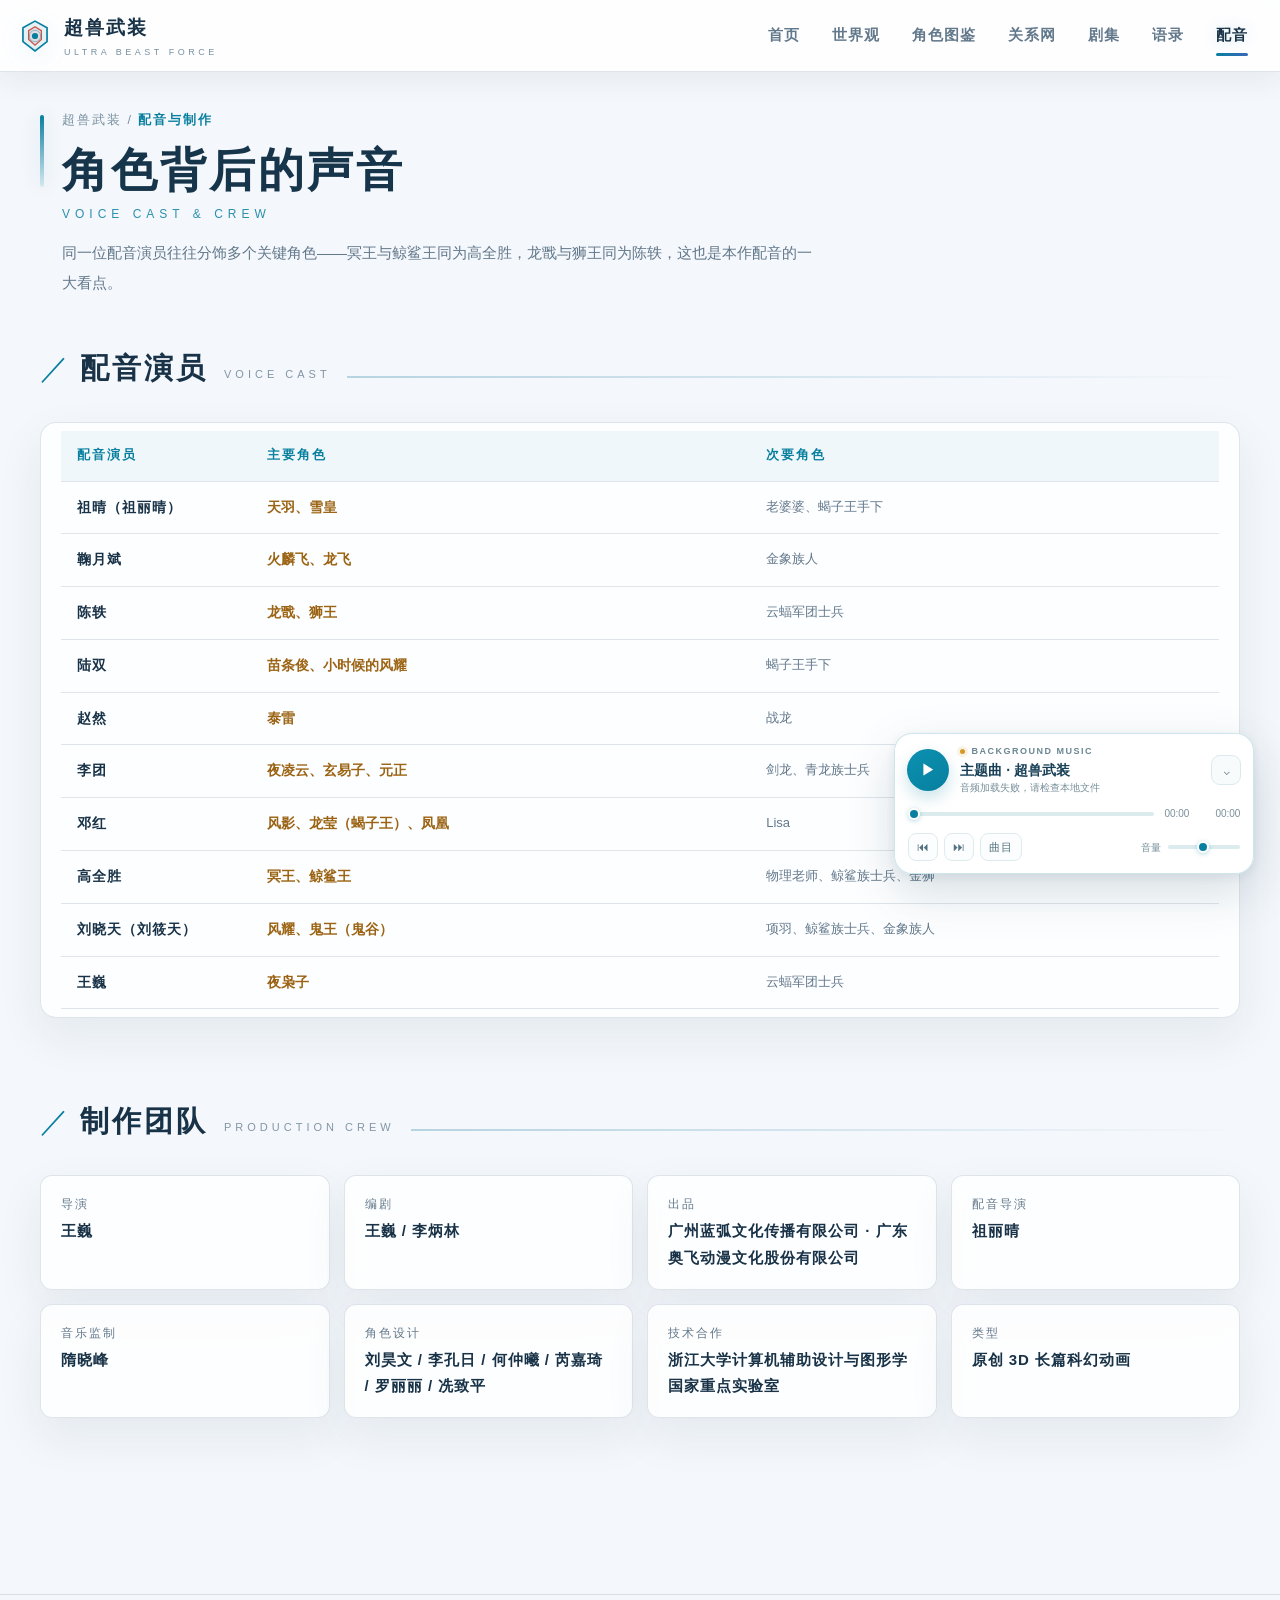
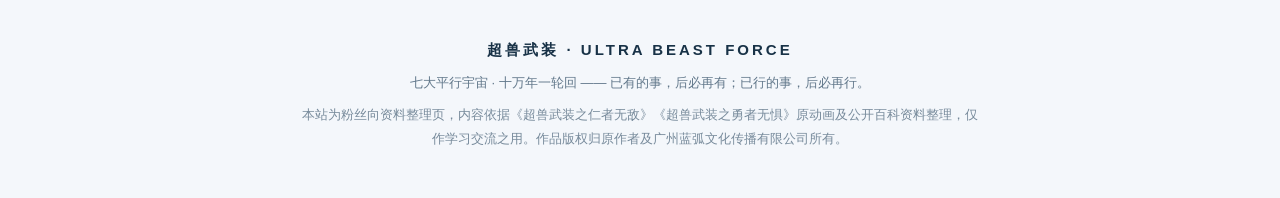
==== commit 81eb3f81: "新增全站背景音乐播放器" ====
--- a/cast.html
+++ b/cast.html
@@ -5,7 +5,7 @@
 <meta name="viewport" content="width=device-width, initial-scale=1.0">
 <title>配音与制作 | 超兽武装</title>
 <meta name="description" content="《超兽武装》配音演员表与制作团队：祖晴、鞠月斌、陈轶、李团、高全胜等，以及导演王巍与蓝弧文化制作阵容。">
-<link rel="stylesheet" href="assets/css/style.css?v=20260815.10">
+<link rel="stylesheet" href="assets/css/style.css?v=20260815.16">
 <link rel="icon" href="data:image/svg+xml,<svg xmlns='http://www.w3.org/2000/svg' viewBox='0 0 48 48'><path d='M24 3 L41 12.5 V32 L24 45 L7 32 V12.5 Z' fill='%23f4f7fb' stroke='%23087f9f' stroke-width='3'/><circle cx='24' cy='24' r='6' fill='%23087f9f'/></svg>">
 </head>
 <body data-page="cast">
@@ -35,9 +35,9 @@
   </section>
 </main>
 
-<script src="assets/js/data.js?v=20260815.10"></script>
-<script src="assets/js/baike-data.js?v=20260815.10"></script>
-<script src="assets/js/main.js?v=20260815.10"></script>
+<script src="assets/js/data.js?v=20260815.16"></script>
+<script src="assets/js/baike-data.js?v=20260815.16"></script>
+<script src="assets/js/main.js?v=20260815.16"></script>
 </body>
 </html>
 
@@ -49,3 +49,4 @@
 
 
 
+
--- a/assets/css/style.css
+++ b/assets/css/style.css
@@ -1048,3 +1048,76 @@
   body[data-page="relations"] .rel-side{padding:18px}
   body[data-page="relations"] .mobile-rel-hint{display:inline}
 }
+
+/* ============================================================
+   全站背景音乐播放器 · 浅色悬浮面板
+   ============================================================ */
+.bgm-player{
+  position:fixed;
+  right:clamp(14px,2vw,28px);
+  bottom:clamp(14px,2vw,26px);
+  z-index:140;
+  width:min(360px,calc(100vw - 28px));
+  color:var(--text);
+  background:rgba(255,255,255,.94);
+  border:1px solid rgba(8,127,159,.20);
+  border-radius:18px;
+  box-shadow:0 18px 48px rgba(38,78,98,.18),0 3px 12px rgba(38,78,98,.08);
+  backdrop-filter:blur(18px);
+  -webkit-backdrop-filter:blur(18px);
+  overflow:hidden;
+  transition:box-shadow .25s ease,transform .25s ease,border-color .25s ease;
+}
+.bgm-player:hover{border-color:rgba(8,127,159,.36);box-shadow:0 22px 58px rgba(38,78,98,.22),0 4px 14px rgba(38,78,98,.10)}
+.bgm-player.is-playing{border-color:rgba(8,127,159,.34)}
+.bgm-head{display:flex;align-items:center;gap:11px;padding:12px 12px 11px}
+.bgm-play{flex:none;width:42px;height:42px;border-radius:50%;border:1px solid rgba(8,127,159,.24);background:linear-gradient(145deg,#0b91b0,#087f9f);color:#fff;box-shadow:0 7px 16px rgba(8,127,159,.22);font-size:15px;line-height:1;cursor:pointer;transition:transform .2s ease,box-shadow .2s ease,background .2s ease}
+.bgm-play:hover{transform:translateY(-1px);box-shadow:0 10px 20px rgba(8,127,159,.30)}
+.bgm-play:active{transform:translateY(0) scale(.96)}
+.bgm-meta{min-width:0;flex:1;line-height:1.3}
+.bgm-kicker{display:flex;align-items:center;gap:6px;color:#6a8794;font-size:9px;letter-spacing:1.5px;font-weight:800}
+.bgm-kicker i{display:inline-block;width:5px;height:5px;border-radius:50%;background:#d59a28;box-shadow:0 0 0 3px rgba(213,154,40,.12)}
+.bgm-player.is-playing .bgm-kicker i{background:#0b91b0;box-shadow:0 0 0 3px rgba(11,145,176,.13);animation:bgmPulse 1.5s ease-in-out infinite}
+@keyframes bgmPulse{50%{transform:scale(.72);opacity:.45}}
+.bgm-title{margin-top:3px;overflow:hidden;text-overflow:ellipsis;white-space:nowrap;font-size:14px;font-weight:800;color:#173f56}
+.bgm-status{margin-top:2px;overflow:hidden;text-overflow:ellipsis;white-space:nowrap;color:#78909b;font-size:10px}
+.bgm-icon-btn,.bgm-control-btn{font-family:var(--font);cursor:pointer}
+.bgm-collapse{flex:none;width:30px;height:30px;border:1px solid #dce9ed;border-radius:9px;background:#f8fbfc;color:#66818e;font-size:17px;line-height:1;transition:color .2s,border-color .2s,background .2s}
+.bgm-collapse:hover{color:var(--cyan);border-color:rgba(8,127,159,.35);background:#edf8fa}
+.bgm-body{padding:0 13px 12px;transition:opacity .2s ease,max-height .25s ease,padding .25s ease}
+.bgm-player.is-collapsed .bgm-body{display:none}
+.bgm-progress-row{display:flex;align-items:center;gap:10px}
+.bgm-progress{--bgm-progress:0%;flex:1;min-width:0;height:4px;appearance:none;-webkit-appearance:none;border-radius:99px;outline:none;background:linear-gradient(90deg,var(--cyan) 0 var(--bgm-progress),#dcebee var(--bgm-progress) 100%);cursor:pointer}
+.bgm-progress::-webkit-slider-thumb,.bgm-volume-range::-webkit-slider-thumb{appearance:none;-webkit-appearance:none;width:12px;height:12px;border:2px solid #fff;border-radius:50%;background:var(--cyan);box-shadow:0 1px 5px rgba(8,127,159,.3);cursor:pointer}
+.bgm-progress::-moz-range-thumb,.bgm-volume-range::-moz-range-thumb{width:9px;height:9px;border:2px solid #fff;border-radius:50%;background:var(--cyan);box-shadow:0 1px 5px rgba(8,127,159,.3);cursor:pointer}
+.bgm-time{display:flex;justify-content:space-between;gap:5px;min-width:76px;color:#7b919a;font-size:10px;font-variant-numeric:tabular-nums}
+.bgm-controls{display:flex;align-items:center;justify-content:space-between;gap:12px;margin-top:11px}
+.bgm-track-controls{display:flex;align-items:center;gap:6px}
+.bgm-control-btn{height:28px;min-width:29px;padding:0 8px;border:1px solid #deeaed;border-radius:8px;background:#fbfdfe;color:#52717f;font-size:12px;line-height:1;transition:color .2s,border-color .2s,background .2s,transform .2s}
+.bgm-control-btn:hover{color:var(--cyan);border-color:rgba(8,127,159,.34);background:#eef9fb;transform:translateY(-1px)}
+.bgm-list-toggle{font-size:11px;letter-spacing:1px}
+.bgm-volume{display:flex;align-items:center;gap:7px;color:#77909b;font-size:10px;white-space:nowrap}
+.bgm-volume-range{width:72px;height:4px;appearance:none;-webkit-appearance:none;border-radius:99px;outline:none;background:#dcebee;cursor:pointer}
+.bgm-list{margin-top:11px;padding-top:8px;border-top:1px solid #e5eff1}
+.bgm-list[hidden]{display:none}
+.bgm-list-item{display:grid;grid-template-columns:26px minmax(0,1fr) auto;align-items:center;gap:8px;width:100%;padding:8px 7px;border:0;border-radius:8px;background:transparent;color:#557482;text-align:left;font-family:var(--font);font-size:12px;cursor:pointer;transition:background .2s,color .2s}
+.bgm-list-item:hover{background:#eff9fb;color:var(--cyan)}
+.bgm-list-item.is-current{background:#eaf7f9;color:#087f9f;font-weight:700}
+.bgm-list-index{color:#9ab0b9;font-size:10px;font-variant-numeric:tabular-nums}
+.bgm-list-state{color:#9ab0b9;font-size:10px;font-weight:500}
+.bgm-list-item.is-current .bgm-list-state{color:#087f9f}
+.bgm-audio{position:absolute;width:1px;height:1px;opacity:0;pointer-events:none;clip:rect(0 0 0 0);clip-path:inset(50%);overflow:hidden}
+.bgm-player button:focus-visible,.bgm-player input:focus-visible{outline:2px solid #0b91b0;outline-offset:2px}
+
+@media (max-width:720px){
+  .bgm-player{right:12px;bottom:12px;width:min(350px,calc(100vw - 24px));border-radius:16px}
+  .bgm-head{padding:10px}
+  .bgm-body{padding:0 11px 11px}
+  .bgm-controls{gap:8px}
+  .bgm-volume span{display:none}
+}
+
+@media (prefers-reduced-motion:reduce){
+  .bgm-player,.bgm-play,.bgm-control-btn{transition:none}
+  .bgm-player.is-playing .bgm-kicker i{animation:none}
+}
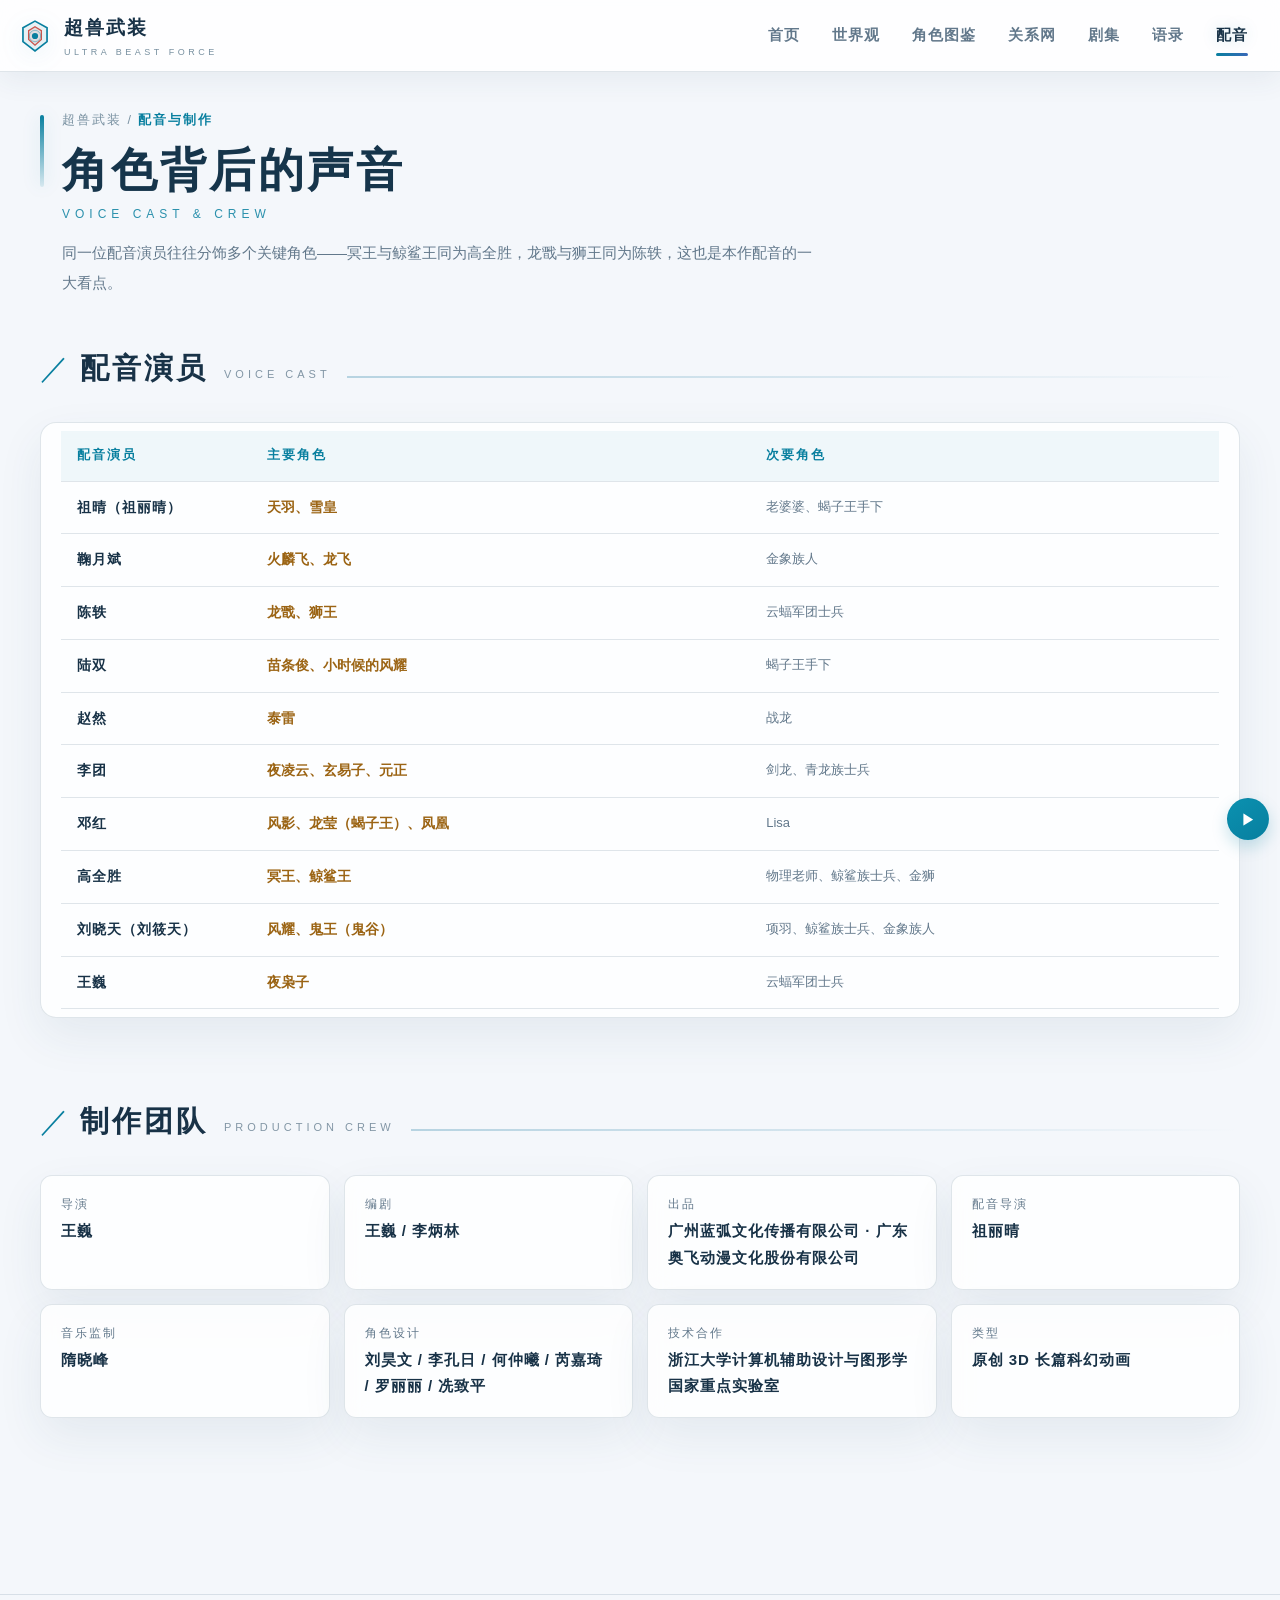
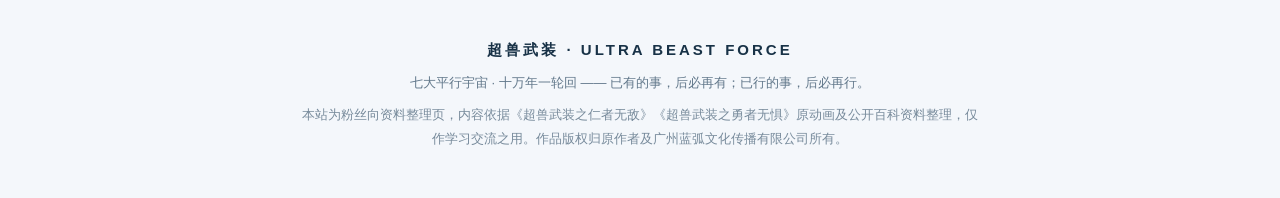
==== commit 3e2665fc: "优化背景音乐播放器贴边隐藏" ====
--- a/cast.html
+++ b/cast.html
@@ -5,7 +5,7 @@
 <meta name="viewport" content="width=device-width, initial-scale=1.0">
 <title>配音与制作 | 超兽武装</title>
 <meta name="description" content="《超兽武装》配音演员表与制作团队：祖晴、鞠月斌、陈轶、李团、高全胜等，以及导演王巍与蓝弧文化制作阵容。">
-<link rel="stylesheet" href="assets/css/style.css?v=20260815.16">
+<link rel="stylesheet" href="assets/css/style.css?v=20260815.20">
 <link rel="icon" href="data:image/svg+xml,<svg xmlns='http://www.w3.org/2000/svg' viewBox='0 0 48 48'><path d='M24 3 L41 12.5 V32 L24 45 L7 32 V12.5 Z' fill='%23f4f7fb' stroke='%23087f9f' stroke-width='3'/><circle cx='24' cy='24' r='6' fill='%23087f9f'/></svg>">
 </head>
 <body data-page="cast">
@@ -35,9 +35,9 @@
   </section>
 </main>
 
-<script src="assets/js/data.js?v=20260815.16"></script>
-<script src="assets/js/baike-data.js?v=20260815.16"></script>
-<script src="assets/js/main.js?v=20260815.16"></script>
+<script src="assets/js/data.js?v=20260815.20"></script>
+<script src="assets/js/baike-data.js?v=20260815.20"></script>
+<script src="assets/js/main.js?v=20260815.20"></script>
 </body>
 </html>
 
@@ -50,3 +50,7 @@
 
 
 
+
+
+
+
--- a/assets/css/style.css
+++ b/assets/css/style.css
@@ -1121,3 +1121,34 @@
   .bgm-player,.bgm-play,.bgm-control-btn{transition:none}
   .bgm-player.is-playing .bgm-kicker i{animation:none}
 }
+
+
+/* ============================================================
+   背景音乐贴边隐藏 · 悬停 / 聚焦时展开
+   ============================================================ */
+.bgm-player{
+  right:0;
+  bottom:clamp(18px,5vh,56px);
+  border-radius:18px 0 0 18px;
+  transform:translateX(calc(100% - 66px));
+  transition:transform .32s cubic-bezier(.2,.78,.2,1),box-shadow .25s ease,border-color .25s ease;
+}
+.bgm-player.is-revealed{
+  transform:translateX(0);
+}
+.bgm-player:hover{border-color:rgba(8,127,159,.36);box-shadow:0 22px 58px rgba(38,78,98,.22),0 4px 14px rgba(38,78,98,.10)}
+.bgm-player .bgm-head{padding-left:12px}
+.bgm-player:not(.is-revealed){background:transparent;border-color:transparent;box-shadow:none;backdrop-filter:none;-webkit-backdrop-filter:none;overflow:visible}
+.bgm-player:not(.is-revealed) .bgm-body{display:none}
+.bgm-player:not(.is-revealed) .bgm-meta,.bgm-player:not(.is-revealed) .bgm-collapse{visibility:hidden;pointer-events:none}
+
+@media (max-width:720px){
+  .bgm-player{
+    right:0;
+    bottom:18px;
+    width:min(350px,calc(100vw - 12px));
+    border-radius:16px 0 0 16px;
+    transform:translateX(calc(100% - 62px));
+  }
+  .bgm-player.is-revealed{transform:translateX(0)}
+}
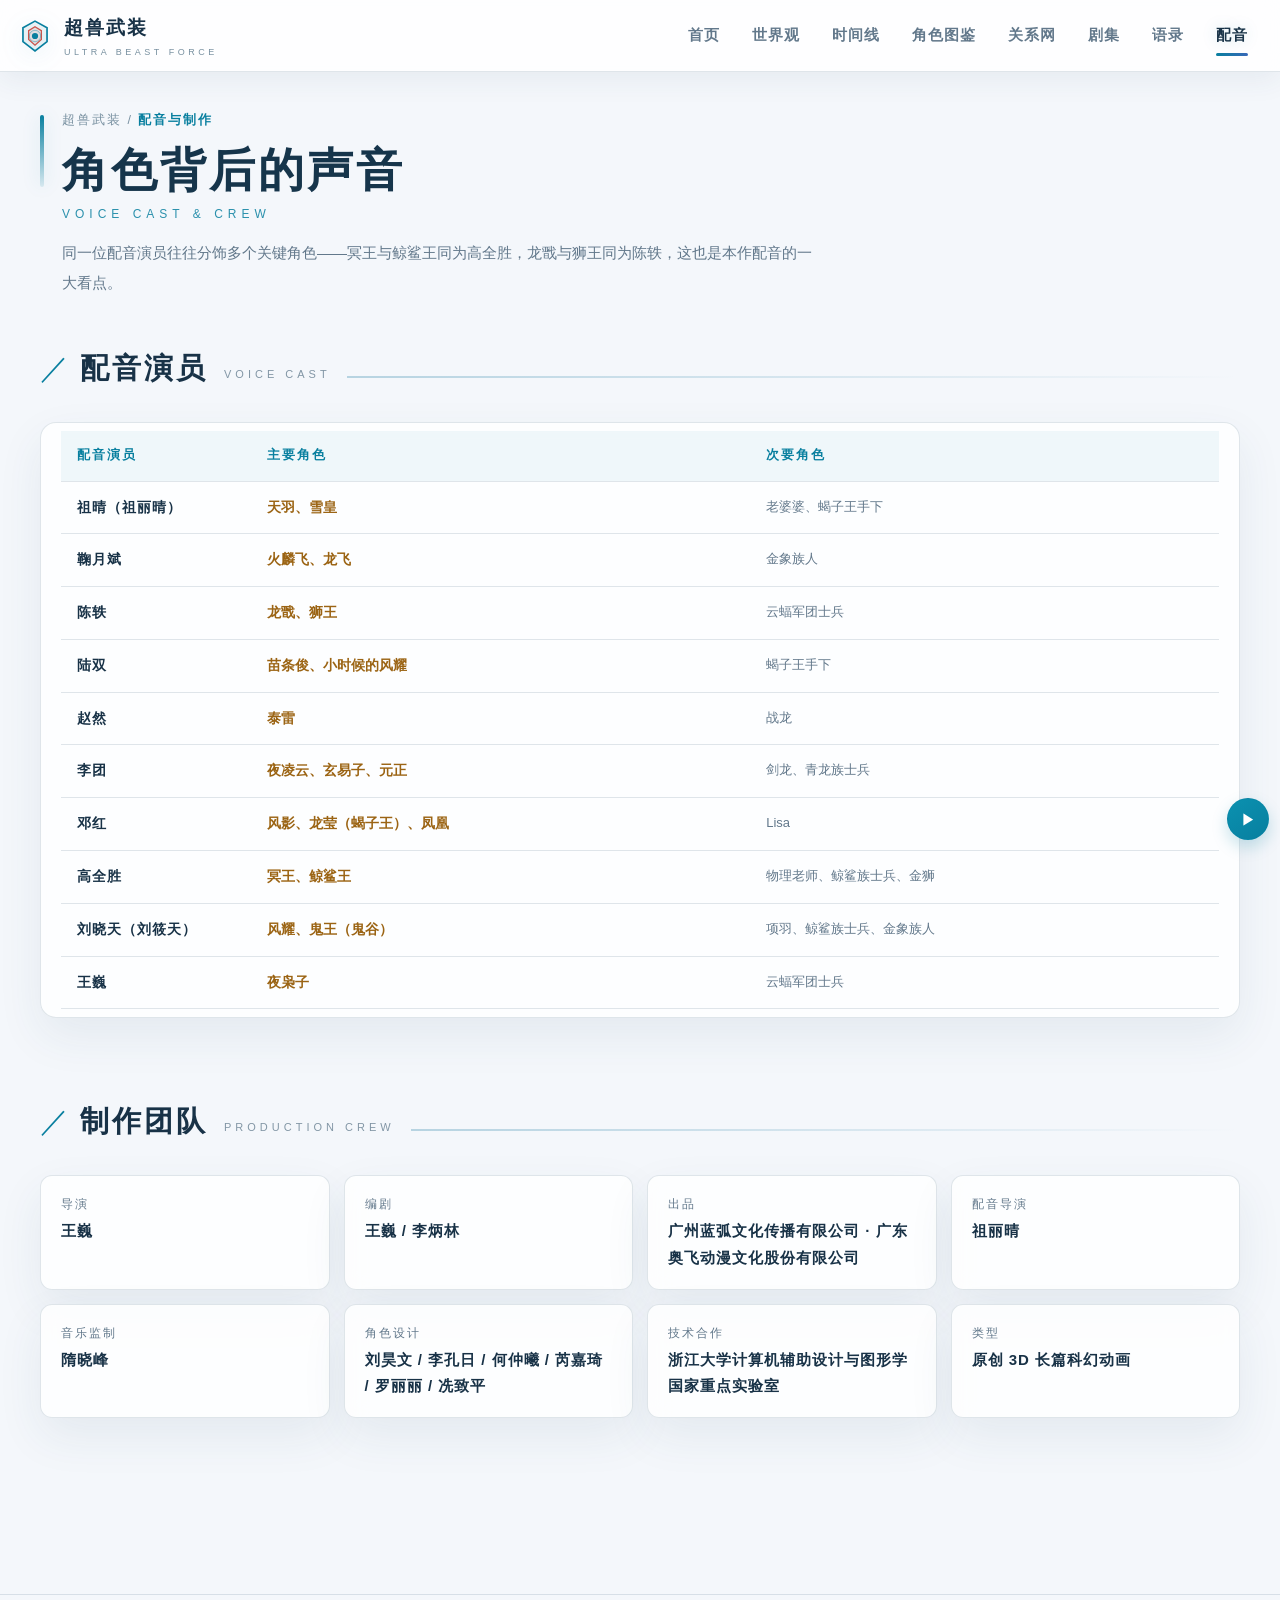
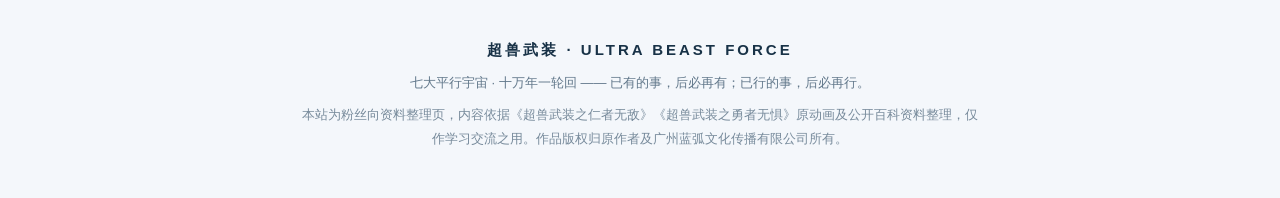
==== commit 3448f86d: "新增十万年时间线并优化页面" ====
--- a/cast.html
+++ b/cast.html
@@ -5,7 +5,7 @@
 <meta name="viewport" content="width=device-width, initial-scale=1.0">
 <title>配音与制作 | 超兽武装</title>
 <meta name="description" content="《超兽武装》配音演员表与制作团队：祖晴、鞠月斌、陈轶、李团、高全胜等，以及导演王巍与蓝弧文化制作阵容。">
-<link rel="stylesheet" href="assets/css/style.css?v=20260815.20">
+<link rel="stylesheet" href="assets/css/style.css?v=20260816.03">
 <link rel="icon" href="data:image/svg+xml,<svg xmlns='http://www.w3.org/2000/svg' viewBox='0 0 48 48'><path d='M24 3 L41 12.5 V32 L24 45 L7 32 V12.5 Z' fill='%23f4f7fb' stroke='%23087f9f' stroke-width='3'/><circle cx='24' cy='24' r='6' fill='%23087f9f'/></svg>">
 </head>
 <body data-page="cast">
@@ -35,22 +35,8 @@
   </section>
 </main>
 
-<script src="assets/js/data.js?v=20260815.20"></script>
-<script src="assets/js/baike-data.js?v=20260815.20"></script>
-<script src="assets/js/main.js?v=20260815.20"></script>
+<script src="assets/js/data.js?v=20260816.01"></script>
+<script src="assets/js/baike-data.js?v=20260815.22"></script>
+<script src="assets/js/main.js?v=20260816.03"></script>
 </body>
 </html>
-
-
-
-
-
-
-
-
-
-
-
-
-
-
--- a/assets/css/style.css
+++ b/assets/css/style.css
@@ -1152,3 +1152,124 @@
   }
   .bgm-player.is-revealed{transform:translateX(0)}
 }
+
+/* ============================================================
+   十万年时间线 · 因果叙事布局
+   ============================================================ */
+.timeline-page{max-width:1320px}
+.timeline-intro{
+  position:relative;display:flex;align-items:center;justify-content:space-between;gap:30px;
+  min-height:220px;padding:34px 42px;overflow:hidden;
+  background:linear-gradient(120deg,rgba(255,255,255,.92),rgba(237,248,250,.88));
+  border-color:rgba(8,127,159,.18);box-shadow:0 22px 54px rgba(37,77,108,.09)
+}
+.timeline-intro::before{content:"";position:absolute;inset:0 auto 0 0;width:5px;background:linear-gradient(180deg,var(--cyan),#79b8d0 55%,var(--red))}
+.timeline-intro::after{content:"";position:absolute;width:330px;height:330px;right:-90px;top:-118px;border:1px solid rgba(8,127,159,.12);border-radius:50%;box-shadow:0 0 0 20px rgba(8,127,159,.025),0 0 0 42px rgba(8,127,159,.018);pointer-events:none}
+.timeline-intro-copy{position:relative;z-index:1;flex:1;min-width:0;max-width:920px}
+.timeline-kicker,.timeline-aside-kicker{display:flex;align-items:center;gap:9px;color:var(--cyan);font-size:10px;font-weight:800;letter-spacing:3px}
+.timeline-kicker i{width:7px;height:7px;border-radius:50%;background:var(--red);box-shadow:0 0 0 5px rgba(201,84,75,.12)}
+.timeline-intro h2{max-width:920px;margin-top:13px;font-size:clamp(22px,2.7vw,32px);line-height:1.42;letter-spacing:1px;text-wrap:balance;color:#183b50}
+.timeline-intro p{max-width:720px;margin-top:13px;color:var(--ink-soft);font-size:14px;line-height:1.95}
+.timeline-intro-mark{position:relative;z-index:1;flex:none;width:150px;height:150px;display:flex;flex-direction:column;align-items:center;justify-content:center;border:1px solid rgba(8,127,159,.22);border-radius:50%;background:rgba(255,255,255,.64);color:var(--cyan);box-shadow:inset 0 0 0 10px rgba(8,127,159,.035),0 16px 34px rgba(37,77,108,.08)}
+.timeline-intro-mark b{font-size:43px;line-height:1;font-weight:900;letter-spacing:1px}
+.timeline-intro-mark span{margin-top:7px;color:var(--muted);font-size:9px;letter-spacing:3px}
+.timeline-stats{display:grid;grid-template-columns:repeat(4,1fr);gap:15px;margin-top:18px}
+.timeline-stat{padding:18px 20px;border:1px solid var(--line);border-radius:14px;background:rgba(255,255,255,.7);box-shadow:0 12px 28px rgba(37,77,108,.055);text-align:center}
+.timeline-stat b{display:block;color:var(--cyan);font-size:31px;line-height:1.2;font-weight:900;font-variant-numeric:tabular-nums}
+.timeline-stat span{display:block;margin-top:3px;color:var(--muted);font-size:12px;letter-spacing:1.5px}
+.timeline-stat-note b{color:var(--red)}
+.timeline-section{margin-top:76px}
+.timeline-toolbar{display:grid;grid-template-columns:minmax(220px,1fr) auto;gap:15px 22px;align-items:center;padding:20px 22px;margin-bottom:34px}
+.timeline-toolbar strong{font-size:15px;letter-spacing:1px;color:#24495e}
+.timeline-toolbar p{margin-top:3px;color:var(--muted);font-size:12px}
+.timeline-count{color:var(--cyan);font-size:12px;font-weight:700;letter-spacing:1px;white-space:nowrap}
+.timeline-filters{grid-column:1 / -1;display:flex;gap:8px;flex-wrap:wrap;padding-top:3px}
+.timeline-filter{padding:7px 15px;border:1px solid var(--line);border-radius:999px;background:rgba(255,255,255,.7);color:var(--muted);font-size:12px;letter-spacing:1px;cursor:pointer;transition:background .2s,color .2s,border-color .2s,transform .2s}
+.timeline-filter:hover{color:var(--text);border-color:var(--line-strong);transform:translateY(-1px)}
+.timeline-filter.on{border-color:transparent;background:linear-gradient(120deg,#0c7898,#4b75bd);color:#fff;box-shadow:0 7px 16px rgba(37,111,146,.18)}
+.timeline-layout{display:grid;grid-template-columns:minmax(0,1fr) 280px;gap:28px;align-items:start}
+.timeline-main{min-width:0}
+.timeline-track{position:relative;padding:4px 0 20px}
+.timeline-track::before{content:"";position:absolute;z-index:0;top:0;bottom:0;left:50%;width:2px;transform:translateX(-50%);background:linear-gradient(180deg,rgba(8,127,159,.08),rgba(8,127,159,.35) 12%,rgba(117,83,173,.28) 84%,rgba(201,84,75,.12))}
+.timeline-event{--timeline-accent:var(--cyan);--timeline-soft:rgba(8,127,159,.08);position:relative;z-index:1;display:grid;grid-template-columns:minmax(0,1fr) 68px minmax(0,1fr);align-items:start;min-height:142px;margin-bottom:24px}
+.timeline-event:last-child{margin-bottom:0}
+.timeline-event.tone-cycle{--timeline-accent:#087f9f;--timeline-soft:rgba(8,127,159,.08)}
+.timeline-event.tone-past{--timeline-accent:#3868b8;--timeline-soft:rgba(56,104,184,.08)}
+.timeline-event.tone-branch{--timeline-accent:#c9544b;--timeline-soft:rgba(201,84,75,.08)}
+.timeline-event.tone-main{--timeline-accent:#167f78;--timeline-soft:rgba(22,127,120,.08)}
+.timeline-event.tone-intervene{--timeline-accent:#a87418;--timeline-soft:rgba(168,116,24,.10)}
+.timeline-event.tone-final{--timeline-accent:#7653ad;--timeline-soft:rgba(118,83,173,.09)}
+.timeline-marker{grid-column:2;grid-row:1;display:flex;justify-content:center;padding-top:23px}
+.timeline-marker span{display:flex;align-items:center;justify-content:center;width:42px;height:42px;border:5px solid var(--bg);border-radius:50%;background:#fff;color:var(--timeline-accent);box-shadow:0 0 0 1px color-mix(in srgb,var(--timeline-accent) 38%,transparent),0 8px 18px rgba(37,77,108,.12);font-size:13px;font-weight:900;letter-spacing:-.5px}
+.timeline-card{grid-column:1;grid-row:1;position:relative;padding:23px 25px 22px;border:1px solid color-mix(in srgb,var(--timeline-accent) 22%,var(--line));border-radius:16px;background:rgba(255,255,255,.89);box-shadow:0 14px 32px rgba(37,77,108,.065);transition:transform .25s ease,box-shadow .25s ease,border-color .25s ease}
+.timeline-card::after{content:"";position:absolute;right:-8px;top:30px;width:15px;height:15px;background:rgba(255,255,255,.89);border-top:1px solid color-mix(in srgb,var(--timeline-accent) 22%,var(--line));border-right:1px solid color-mix(in srgb,var(--timeline-accent) 22%,var(--line));transform:rotate(45deg)}
+.timeline-event:nth-child(even) .timeline-card{grid-column:3}
+.timeline-event:nth-child(even) .timeline-card::after{left:-8px;right:auto;border:0;border-left:1px solid color-mix(in srgb,var(--timeline-accent) 22%,var(--line));border-bottom:1px solid color-mix(in srgb,var(--timeline-accent) 22%,var(--line))}
+.timeline-card:hover{transform:translateY(-3px);border-color:color-mix(in srgb,var(--timeline-accent) 52%,var(--line));box-shadow:0 20px 40px rgba(37,77,108,.11)}
+.timeline-card-head{display:flex;align-items:center;justify-content:space-between;gap:12px;flex-wrap:wrap;margin-bottom:9px}
+.timeline-period{color:var(--timeline-accent);font-size:11px;font-weight:800;letter-spacing:1.2px}
+.timeline-phase{padding:3px 8px;border-radius:999px;background:var(--timeline-soft);color:var(--timeline-accent);font-size:10px;letter-spacing:1px;white-space:nowrap}
+.timeline-card h3{font-size:20px;line-height:1.45;letter-spacing:1px;color:#1c4055}
+.timeline-summary{margin-top:8px;color:#46667a;font-size:13.5px;line-height:1.85}
+.timeline-detail{display:grid;grid-template-columns:auto 1fr;gap:9px;margin-top:15px;padding:11px 12px;border-radius:10px;background:var(--timeline-soft);color:#5b7180;font-size:12px;line-height:1.75}
+.timeline-detail span{color:var(--timeline-accent);font-weight:800;white-space:nowrap}
+.timeline-tags{display:flex;flex-wrap:wrap;gap:6px;margin-top:14px}
+.timeline-tags span{padding:3px 8px;border:1px solid color-mix(in srgb,var(--timeline-accent) 18%,var(--line));border-radius:999px;color:var(--muted);font-size:10px;line-height:1.4}
+.timeline-branches{display:grid;grid-template-columns:1fr 1fr;gap:10px;margin-top:17px;padding-top:15px;border-top:1px solid var(--line)}
+.timeline-branch{padding:12px 13px;border-radius:11px;background:#fbfdfe;border:1px solid var(--line)}
+.timeline-branch.branch-0{border-top:3px solid #8799a4}
+.timeline-branch.branch-1{border-top:3px solid var(--red);background:rgba(201,84,75,.045)}
+.timeline-branch-label{color:var(--muted);font-size:10px;letter-spacing:1px;font-weight:800}
+.timeline-branch h4{margin-top:4px;color:#2c5268;font-size:13px;line-height:1.5}
+.timeline-branch p{margin-top:3px;color:#607887;font-size:11.5px;line-height:1.7}
+.timeline-aside{position:sticky;top:88px;padding:23px 21px}
+.timeline-aside-block h3{margin-top:10px;color:#24495e;font-size:19px;letter-spacing:1px}
+.timeline-aside-block p{margin-top:9px;color:var(--muted);font-size:12px;line-height:1.9}
+.timeline-legend{display:grid;gap:11px;margin-top:23px;padding-top:19px;border-top:1px solid var(--line)}
+.timeline-legend div{display:flex;align-items:center;gap:9px;color:#557181;font-size:11.5px;line-height:1.5}
+.legend-dot{width:9px;height:9px;flex:none;border-radius:50%;box-shadow:0 0 0 4px rgba(8,127,159,.08)}
+.legend-past{background:#3868b8;box-shadow:0 0 0 4px rgba(56,104,184,.10)}
+.legend-main{background:#167f78;box-shadow:0 0 0 4px rgba(22,127,120,.10)}
+.legend-intervene{background:#a87418;box-shadow:0 0 0 4px rgba(168,116,24,.10)}
+.legend-branch{background:#c9544b;box-shadow:0 0 0 4px rgba(201,84,75,.10)}
+.timeline-source-note{margin-top:22px;padding-top:18px;border-top:1px solid var(--line)}
+.timeline-source-note strong{color:#956817;font-size:12px;letter-spacing:1px}
+.timeline-source-note p{margin-top:5px;color:var(--muted);font-size:11.5px;line-height:1.85}
+.timeline-empty{padding:35px 20px;text-align:center;border:1px dashed var(--line-strong);border-radius:14px;color:var(--muted);background:rgba(255,255,255,.55)}
+
+@media (max-width:900px){
+  .timeline-layout{grid-template-columns:1fr}
+  .timeline-aside{position:static;display:grid;grid-template-columns:1.1fr .9fr;gap:20px}
+  .timeline-legend{margin-top:0;padding-top:0;border-top:0;border-left:1px solid var(--line);padding-left:20px}
+  .timeline-source-note{grid-column:1 / -1;margin-top:0}
+}
+@media (max-width:720px){
+  .timeline-intro{align-items:flex-start;min-height:0;padding:27px 24px 28px;gap:16px}
+  .timeline-intro-mark{width:88px;height:88px;margin-top:2px}
+  .timeline-intro-mark b{font-size:25px}
+  .timeline-intro-mark span{font-size:7px;letter-spacing:1.5px}
+  .timeline-intro h2{font-size:21px;letter-spacing:1px}
+  .timeline-intro p{font-size:12.5px;line-height:1.85}
+  .timeline-stats{grid-template-columns:repeat(2,1fr);gap:10px}
+  .timeline-stat{padding:14px 10px}
+  .timeline-stat b{font-size:25px}
+  .timeline-stat span{font-size:10px;letter-spacing:1px}
+  .timeline-toolbar{display:block;padding:17px 16px}
+  .timeline-count{display:block;margin-top:9px}
+  .timeline-filters{margin-top:14px;padding-top:13px;border-top:1px solid var(--line)}
+  .timeline-filter{padding:7px 11px;font-size:11px}
+  .timeline-track{padding:2px 0 12px}
+  .timeline-track::before{left:19px;transform:none}
+  .timeline-event{display:block;min-height:0;margin-bottom:18px;padding-left:0}
+  .timeline-marker{position:absolute;left:0;top:0;z-index:2;display:block;padding:20px 0 0}
+  .timeline-marker span{width:39px;height:39px;border-width:4px;font-size:12px}
+  .timeline-card,.timeline-event:nth-child(even) .timeline-card{display:block;margin-left:53px;padding:20px 17px 18px}
+  .timeline-card::after,.timeline-event:nth-child(even) .timeline-card::after{left:-8px;right:auto;top:27px;border:0;border-left:1px solid color-mix(in srgb,var(--timeline-accent) 22%,var(--line));border-bottom:1px solid color-mix(in srgb,var(--timeline-accent) 22%,var(--line))}
+  .timeline-card h3{font-size:17px}
+  .timeline-summary{font-size:12.5px}
+  .timeline-detail{font-size:11.5px;grid-template-columns:1fr;gap:3px}
+  .timeline-branches{grid-template-columns:1fr}
+  .timeline-aside{display:block;padding:19px 17px}
+  .timeline-legend{margin-top:18px;padding-top:17px;border-top:1px solid var(--line);border-left:0;padding-left:0}
+  .timeline-source-note{margin-top:18px;padding-top:17px}
+}
